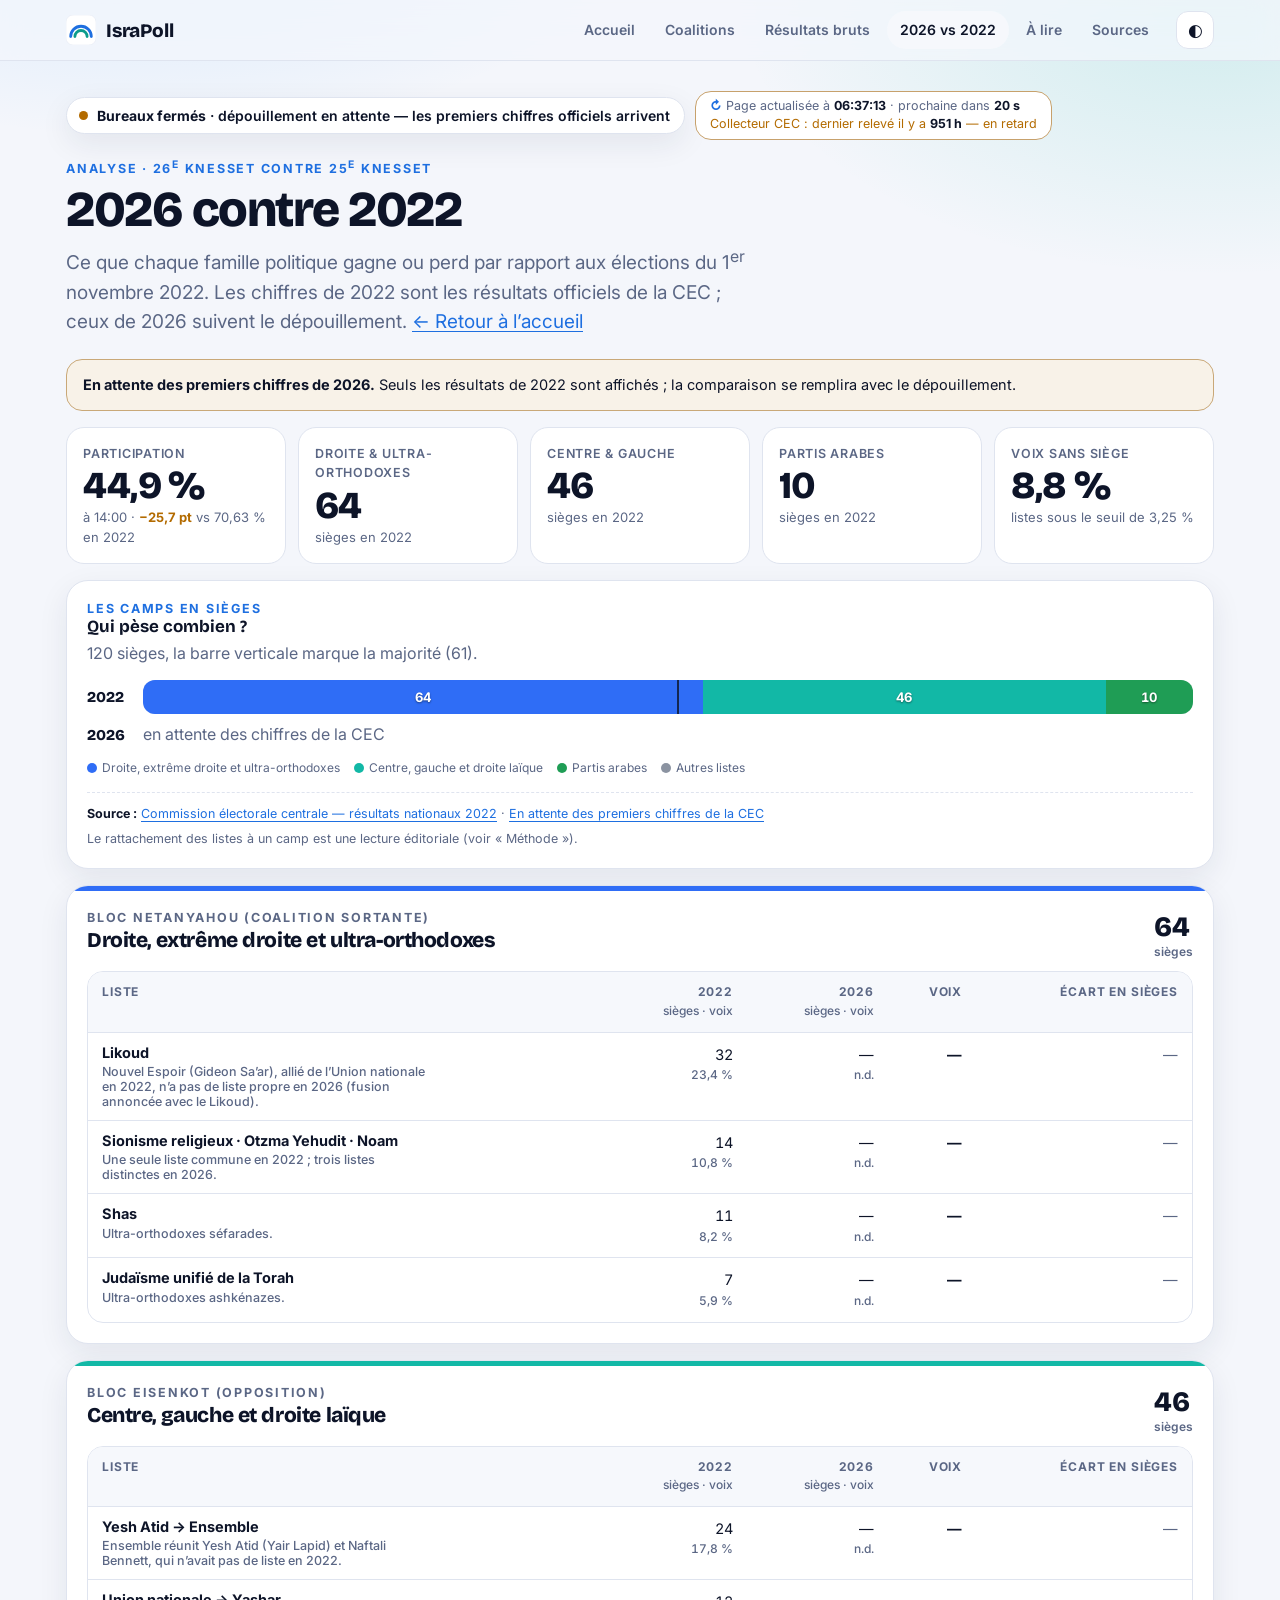
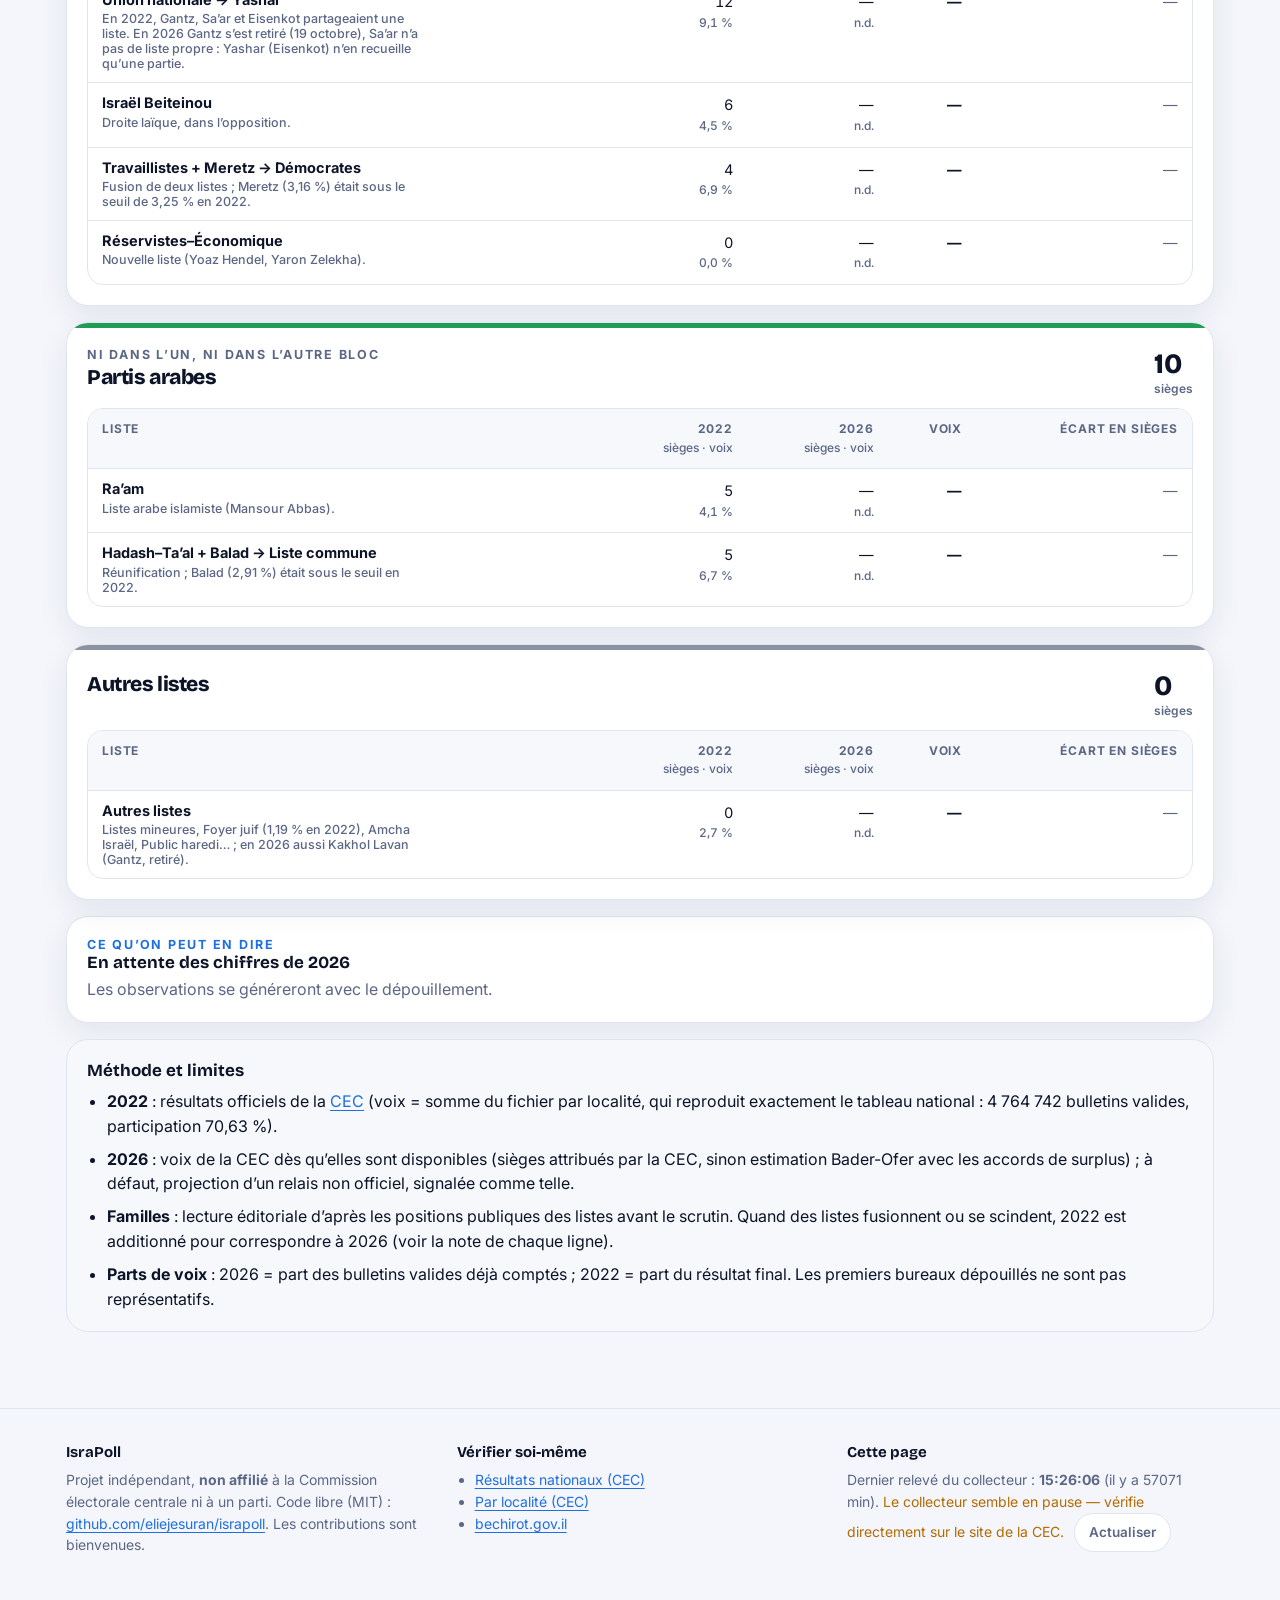
==== analyse.html @ 2cd8e68d "Trois pages : accueil allégé, annexe « Résultats bruts », analyse 2026 contre 2022 - Le CSS (css/sit" ====
<!doctype html>
<html lang="fr">
<head>
<meta charset="utf-8">
<meta name="viewport" content="width=device-width, initial-scale=1">
<meta name="color-scheme" content="dark light">
<title>2026 contre 2022 — IsraPoll</title>
<meta name="description" content="Ce que chaque famille politique gagne ou perd entre les élections israéliennes de 2022 et celles de 2026 : droite et ultra-orthodoxes, centre et gauche, partis arabes. Résultats officiels de la CEC.">
<meta property="og:title" content="2026 contre 2022 — IsraPoll">
<meta property="og:description" content="Évolution des partis et des familles politiques entre 2022 et 2026.">
<meta property="og:type" content="website">
<link rel="icon" href="data:image/svg+xml,%3Csvg xmlns='http://www.w3.org/2000/svg' viewBox='0 0 64 64'%3E%3Crect width='64' height='64' rx='14' fill='%230b1020'/%3E%3Cpath d='M10 46a22 22 0 0 1 44 0' fill='none' stroke='%234aa8ff' stroke-width='6' stroke-linecap='round'/%3E%3Cpath d='M19 46a13 13 0 0 1 26 0' fill='none' stroke='%2312b8a6' stroke-width='6' stroke-linecap='round'/%3E%3C/svg%3E">
<link rel="preconnect" href="https://fonts.googleapis.com">
<link rel="preconnect" href="https://fonts.gstatic.com" crossorigin>
<link href="https://fonts.googleapis.com/css2?family=Bricolage+Grotesque:opsz,wght@12..96,500;12..96,700;12..96,800&family=Heebo:wght@400;600&family=Inter:wght@400;500;600;700&display=swap" rel="stylesheet">
<link rel="stylesheet" href="css/site.css">
</head>
<body>
<a class="skip" href="#main">Aller au contenu</a>
<header class="top" id="siteHeader"></header>

<main id="main">
<div class="wrap">
  <section class="pagehead" aria-labelledby="h1">
    <div id="statusPill"></div>
    <div class="eyebrow" style="margin-top:18px">Analyse · 26<sup>e</sup> Knesset contre 25<sup>e</sup> Knesset</div>
    <h1 id="h1">2026 contre 2022</h1>
    <p class="lead">Ce que chaque famille politique gagne ou perd par rapport aux élections du 1<sup>er</sup> novembre 2022. Les chiffres de 2022 sont les résultats officiels de la CEC ; ceux de 2026 suivent le dépouillement. <a href="index.html">← Retour à l’accueil</a></p>
    <div id="appError"></div>
  </section>

  <section class="block" id="analyse" aria-label="Analyse" style="padding-top:22px">
    <div class="stack">
      <div id="anNotice"></div>
      <div class="kpis" id="anKpis"></div>
      <div class="card" id="camps" aria-labelledby="h-camps"></div>
      <div id="families" class="stack"></div>
      <div class="card" id="insights" aria-labelledby="h-ins"></div>
      <div class="card flat" id="method"></div>
    </div>
  </section>
</div>
</main>

<footer id="siteFooter"></footer>

<noscript><div class="wrap"><div class="notice bad">Cette page a besoin de JavaScript pour afficher l’analyse. Les résultats officiels sont sur <a href="https://votes26.bechirot.gov.il/nationalresults">votes26.bechirot.gov.il</a>.</div></div></noscript>

<script src="js/seats.js"></script>
<script src="js/data2022.js"></script>
<script src="js/compare.js"></script>
<script src="js/common.js"></script>
<script>
"use strict";
/* =====================================================================
   Analyse : 2026 contre 2022, par famille politique. Logique de comparaison : js/compare.js ; données 2022 : js/data2022.js
   ===================================================================== */
const T22 = RESULTS_2022.totals;
const TURNOUT_2022 = T22.voters / T22.eligible;
const signed = (n) => (n > 0 ? "+" : n < 0 ? "−" : "±") + Math.abs(n);
const signedPts = (d) => (d > 0.00005 ? "+" : d < -0.00005 ? "−" : "±") + (Math.abs(d) * 100).toFixed(1).replace(".", ",") + " pt";
const dcls = (n) => (n > 0 ? "up" : n < 0 ? "down" : "flat");
const siege = (n) => (Math.abs(n) > 1 ? "sièges" : "siège");

// données de la comparaison, d'après la source active (sièges CEC > voix CEC > relais non officiel)
function analysis() {
  const t = model.totals, votes = {};
  model.lists.forEach(l => { if (BY_ID[l.id]) votes[l.id] = (votes[l.id] || 0) + l.votes; });
  const hasVotes = !!t && model.lists.length > 0;
  const seats = {};
  Object.entries(model.seats).forEach(([id, n]) => { if (BY_ID[id]) seats[id] = n; });
  const passed = new Set((model.sources.cec || {}).passed || []);
  const wasted = hasVotes ? sum(model.lists.filter(l => !passed.has(l.id)).map(l => l.votes)) : null;
  return Compare.build({ r22: RESULTS_2022, votes26: hasVotes ? votes : null, valid26: hasVotes ? t.valid : 0, seats26: seats, hasSeats: model.active.key !== "none", wasted26: wasted });
}

function renderAnNotice() {
  const a = model.active;
  let html;
  if (a.key === "none") html = `<div class="notice warn"><b>En attente des premiers chiffres de 2026.</b> Seuls les résultats de 2022 sont affichés ; la comparaison se remplira avec le dépouillement.</div>`;
  else if (a.key === "official") html = `<div class="notice"><b>Sièges attribués par la CEC.</b> Les parts de voix 2026 portent sur les bulletins valides publiés ; les chiffres définitifs seront proclamés d’ici le ${FINAL_BY}.</div>`;
  else html = `<div class="notice warn"><b>Comparaison provisoire.</b> Le dépouillement n’est pas terminé : les urnes restantes peuvent encore déplacer quelques sièges. Les sièges 2026 sont une <b>estimation</b> (${esc(a.label)}) ; les parts de voix portent sur les bulletins valides déjà comptés.${a.key === "press" ? " <b>Source non officielle</b> : les voix par liste ne sont pas disponibles, seuls les sièges sont comparés." : ""}</div>`;
  $("#anNotice").innerHTML = html;
}

function renderAnKpis() {
  const d = analysis();
  const g = Object.fromEntries(d.groups.map(x => [x.id, x]));
  const t = model.manual.turnout || [], last = t[t.length - 1];
  const card = (k, v, s) => `<div class="stat"><div class="k">${k}</div><div class="v num">${v}</div><div class="s">${s}</div></div>`;
  const camp = (id, label) => {
    const x = g[id].tot;
    return card(label, x.seats26 == null ? `${x.seats22}` : `${x.seats22} → ${x.seats26}`, x.dSeats == null ? "sièges en 2022" : `<span class="delta ${dcls(x.dSeats)}">${signed(x.dSeats)} ${siege(x.dSeats)}</span> · ${x.dPct == null ? "" : signedPts(x.dPct) + " de voix"}`);
  };
  $("#anKpis").innerHTML = [
    card("Participation", last ? `${String(last.pct).replace(".", ",")} %` : "—", last ? `à ${esc(last.time)} · <span class="delta ${dcls(last.pct / 100 - TURNOUT_2022)}">${signedPts(last.pct / 100 - TURNOUT_2022)}</span> vs ${pc(TURNOUT_2022, 2)} en 2022` : `${pc(TURNOUT_2022, 2)} en 2022`),
    camp("netanyahu", "Droite & ultra-orthodoxes"),
    camp("eisenkot", "Centre & gauche"),
    camp("arab", "Partis arabes"),
    card("Voix sans siège", d.wasted26 == null ? pc(d.wasted22, 1) : `${pc(d.wasted22, 1)} → ${pc(d.wasted26, 1)}`, "listes sous le seuil de 3,25 %"),
  ].join("");
}

// deux barres de 120 sièges : 2022 et 2026, par camp
function renderCamps() {
  const d = analysis();
  const bar = (label, pick) => {
    const segs = [...d.groups.map(g => [g.color, g.tot, g.name]), ["#8b93a1", d.others, "Autres listes"]]
      .map(([c, x, n]) => [c, pick(x), n]);
    return `<div class="cbar"><span class="cl">${label}</span><div class="cstack" role="img" aria-label="${esc(label)} : ${segs.map(([, v, n]) => `${n} ${v ?? "?"}`).join(", ")}">${segs.map(([c, v, n]) => (v ? `<i style="width:${v / 120 * 100}%;background:${c}" title="${esc(n)} : ${v}"><b>${v}</b></i>` : "")).join("")}<u title="Majorité : 61"></u></div></div>`;
  };
  $("#camps").innerHTML = `<div class="eyebrow">Les camps en sièges</div><h3 id="h-camps">Qui pèse combien ?</h3>
    <p class="sub" style="margin:2px 0 14px">120 sièges, la barre verticale marque la majorité (61).</p>
    ${bar("2022", x => x.seats22)}${d.hasSeats ? bar("2026", x => x.seats26) : `<div class="cbar"><span class="cl">2026</span><div class="sub" style="margin:0">en attente des chiffres de la CEC</div></div>`}
    <div class="legend" style="margin-top:12px">${[...d.groups.map(g => [g.color, g.name]), ["#8b93a1", "Autres listes"]].map(([c, n]) => `<span style="--sc:${c}">${esc(n)}</span>`).join("")}</div>
    <div class="src">${srcLine([{ label: RESULTS_2022.source.name, url: RESULTS_2022.source.url }, { label: model.active.label, url: model.active.key === "press" ? PRESS.url : CEC.national }], `<span>Le rattachement des listes à un camp est une lecture éditoriale (voir « Méthode »).</span>`)}</div>`;
}

function renderFamilies() {
  const d = analysis();
  const maxAbs = Math.max(5, ...d.groups.flatMap(g => g.rows).concat(d.others).map(r => Math.abs(r.dSeats || 0)));
  const dv = (r, color) => {
    if (r.dSeats == null) return `<span class="sub" style="margin:0">—</span>`;
    const w = Math.abs(r.dSeats) / maxAbs * 50;
    return `<div class="dvwrap"><div class="dv" style="--c:${color}" aria-hidden="true"><u></u>${r.dSeats ? `<i style="${r.dSeats > 0 ? "left:50%" : "right:50%"};width:${w}%"></i>` : ""}</div><b class="delta ${dcls(r.dSeats)} num">${signed(r.dSeats)}</b></div>`;
  };
  const pct = (p) => (p == null ? "n.d." : pc(p, 1));
  const row = (r, color) => `<tr><td class="lst"><span class="nm">${esc(r.name)}${r.note ? `<small>${esc(r.note)}</small>` : ""}</span></td>
      <td class="num">${r.seats22}<small class="sub2">${pc(r.pct22, 1)}</small></td>
      <td class="num">${r.seats26 == null ? "—" : r.seats26}<small class="sub2">${pct(r.pct26)}</small></td>
      <td class="num dpts ${r.dPct == null ? "" : dcls(r.dPct)}">${r.dPct == null ? "—" : signedPts(r.dPct)}</td>
      <td class="dvcell">${dv(r, color)}</td></tr>`;
  const head = `<thead><tr><th>Liste</th><th>2022<small class="sub2">sièges · voix</small></th><th>2026<small class="sub2">sièges · voix</small></th><th>Voix</th><th style="min-width:150px">Écart en sièges</th></tr></thead>`;
  const card = (g) => `<div class="card fam" style="--bc:${g.color}"><div class="famhead"><div><div class="eyebrow" style="color:var(--muted)">${esc(g.sub || "")}</div><h3>${esc(g.name)}</h3></div>
      <div class="famtot num"><b>${g.tot.seats22}</b>${g.tot.seats26 == null ? "" : ` → <b>${g.tot.seats26}</b> <span class="delta ${dcls(g.tot.dSeats)}">${signed(g.tot.dSeats)}</span>`}<small>sièges</small></div></div>
      <div class="tbl-wrap"><table class="cmp">${head}<tbody>${g.rows.map(r => row(r, g.color)).join("")}</tbody></table></div></div>`;
  const oth = { id: "others", name: "Autres listes", sub: "", color: "#8b93a1", rows: [d.others], tot: d.others };
  $("#families").innerHTML = [...d.groups, oth].map(card).join("");
}

function renderInsights() {
  const d = analysis();
  const L = [];
  if (!d.hasSeats) { $("#insights").innerHTML = `<div class="eyebrow">Ce qu’on peut en dire</div><h3 id="h-ins">En attente des chiffres de 2026</h3><p class="sub" style="margin:4px 0 0">Les observations se généreront avec le dépouillement.</p>`; return; }
  d.groups.forEach(g => {
    const x = g.tot;
    L.push(`<b>${esc(g.name)}</b> : ${x.seats22} → <b>${x.seats26}</b> sièges (<span class="delta ${dcls(x.dSeats)}">${signed(x.dSeats)}</span>)${x.dPct == null ? "" : `, ${pc(x.pct22, 1)} → ${pc(x.pct26, 1)} des voix (${signedPts(x.dPct)})`}.`);
  });
  const rows = d.groups.flatMap(g => g.rows).filter(r => r.dSeats != null && r.from.length);
  const up = [...rows].sort((a, b) => b.dSeats - a.dSeats)[0], down = [...rows].sort((a, b) => a.dSeats - b.dSeats)[0];
  if (up && up.dSeats > 0) L.push(`Plus forte progression en sièges : <b>${esc(up.name)}</b> (${up.seats22} → ${up.seats26}, ${signed(up.dSeats)}).`);
  if (down && down.dSeats < 0) L.push(`Plus fort recul en sièges : <b>${esc(down.name)}</b> (${down.seats22} → ${down.seats26}, ${signed(down.dSeats)}).`);
  const t = model.manual.turnout || [], last = t[t.length - 1];
  if (last) L.push(`Participation : <b>${String(last.pct).replace(".", ",")} %</b> à ${esc(last.time)} contre ${pc(TURNOUT_2022, 2)} au total en 2022 (<span class="delta ${dcls(last.pct / 100 - TURNOUT_2022)}">${signedPts(last.pct / 100 - TURNOUT_2022)}</span>).`);
  if (d.wasted26 != null) L.push(`Les listes sous le seuil rassemblent <b>${pc(d.wasted26, 1)}</b> des voix comptées, contre ${pc(d.wasted22, 1)} en 2022.`);
  L.push(`<i>Lecture prudente : les fusions et scissions (Ensemble, Yashar, Démocrates, Liste commune) rendent certaines comparaisons approximatives, et le dépouillement n’est pas terminé.</i>`);
  $("#insights").innerHTML = `<div class="eyebrow">Ce qu’on peut en dire</div><h3 id="h-ins">Les faits, sans interprétation</h3><ul class="ins">${L.map(l => `<li>${l}</li>`).join("")}</ul>`;
}

function renderMethod() {
  $("#method").innerHTML = `<h3>Méthode et limites</h3><ul class="ins" style="margin-top:8px">
    <li><b>2022</b> : résultats officiels de la <a href="${RESULTS_2022.source.url}" rel="noopener" target="_blank">CEC</a> (voix = somme du fichier par localité, qui reproduit exactement le tableau national : 4 764 742 bulletins valides, participation ${pc(TURNOUT_2022, 2)}).</li>
    <li><b>2026</b> : voix de la CEC dès qu’elles sont disponibles (sièges attribués par la CEC, sinon estimation Bader-Ofer avec les accords de surplus) ; à défaut, projection d’un relais non officiel, signalée comme telle.</li>
    <li><b>Familles</b> : lecture éditoriale d’après les positions publiques des listes avant le scrutin. Quand des listes fusionnent ou se scindent, 2022 est additionné pour correspondre à 2026 (voir la note de chaque ligne).</li>
    <li><b>Parts de voix</b> : 2026 = part des bulletins valides déjà comptés ; 2022 = part du résultat final. Les premiers bureaux dépouillés ne sont pas représentatifs.</li></ul>`;
}

App.start({
  id: "analyse",
  sections: [["statut", () => renderStatusRow($("#statusPill"))], ["avertissement", renderAnNotice], ["chiffres clés", renderAnKpis], ["camps", renderCamps], ["familles", renderFamilies], ["observations", renderInsights], ["méthode", renderMethod]],
});
</script>
</body>
</html>
---- css/site.css ----
:root{
  --bg:#f4f6fb; --bg2:#eaeef7; --card:#ffffff; --card2:#f6f8fc; --line:#dfe4ef; --text:#0d1428; --muted:#5b6785;
  --accent:#1e6fe0; --accent2:#0c9c8c; --good:#128a52; --warn:#b36b00; --bad:#c42b3d; --seat-off:#d3d9e6;
  --glow1:rgba(74,168,255,.22); --glow2:rgba(18,184,166,.16); --shadow:0 10px 30px rgba(20,32,70,.08);
  --font-display:"Bricolage Grotesque","Inter",system-ui,sans-serif; --font:"Inter",system-ui,-apple-system,"Segoe UI",sans-serif;
}
@media (prefers-color-scheme: dark){
  :root:not([data-theme="light"]){
    --bg:#080d1b; --bg2:#0d1428; --card:#0f1830; --card2:#131e3b; --line:#222f52; --text:#eef2ff; --muted:#93a0c4;
    --accent:#59adff; --accent2:#2fd4c0; --good:#3ddc97; --warn:#ffc15a; --bad:#ff6b7d; --seat-off:#1d2a4a;
    --glow1:rgba(74,168,255,.20); --glow2:rgba(47,212,192,.12); --shadow:0 14px 40px rgba(0,0,0,.45);
  }
}
:root[data-theme="dark"]{
  --bg:#080d1b; --bg2:#0d1428; --card:#0f1830; --card2:#131e3b; --line:#222f52; --text:#eef2ff; --muted:#93a0c4;
  --accent:#59adff; --accent2:#2fd4c0; --good:#3ddc97; --warn:#ffc15a; --bad:#ff6b7d; --seat-off:#1d2a4a;
  --glow1:rgba(74,168,255,.20); --glow2:rgba(47,212,192,.12); --shadow:0 14px 40px rgba(0,0,0,.45);
}
*{box-sizing:border-box}
html{scroll-behavior:smooth;scroll-padding-top:76px}
body{margin:0;background:var(--bg);color:var(--text);font:400 16px/1.55 var(--font);-webkit-font-smoothing:antialiased;
  background-image:radial-gradient(900px 500px at 12% -5%,var(--glow1),transparent 60%),radial-gradient(800px 460px at 95% 0%,var(--glow2),transparent 60%);
  background-repeat:no-repeat}
code{overflow-wrap:anywhere}
a{color:var(--accent);text-decoration-thickness:1px;text-underline-offset:3px}
a:hover{text-decoration-thickness:2px}
.wrap{max-width:1180px;margin:0 auto;padding:0 16px}
.he{font-family:"Heebo","Inter",sans-serif}
.num{font-variant-numeric:tabular-nums}

/* ---------- barre du haut ---------- */
.top{position:sticky;top:0;z-index:50;backdrop-filter:saturate(1.4) blur(14px);background:color-mix(in srgb,var(--bg) 78%,transparent);border-bottom:1px solid var(--line)}
.top .wrap{display:flex;align-items:center;gap:14px;height:60px}
.brand{display:flex;align-items:center;gap:10px;font:800 19px var(--font-display);letter-spacing:-.01em;color:var(--text);text-decoration:none}
.brand svg{width:30px;height:30px}
.nav{display:flex;gap:4px;margin-left:auto;overflow-x:auto;scrollbar-width:none}
.nav::-webkit-scrollbar{display:none}
.nav a{white-space:nowrap;padding:8px 13px;border-radius:99px;color:var(--muted);text-decoration:none;font-weight:600;font-size:14px}
.nav a:hover,.nav a.on{color:var(--text);background:var(--card2)}
.icon-btn{border:1px solid var(--line);background:var(--card);color:var(--text);width:38px;height:38px;border-radius:12px;cursor:pointer;font-size:17px;flex:none}
.icon-btn:hover{border-color:var(--accent)}

/* ---------- héros ---------- */
.hero{padding:34px 0 8px}
.pill{display:inline-flex;align-items:center;gap:9px;padding:7px 14px 7px 12px;border-radius:99px;background:var(--card);border:1px solid var(--line);font-weight:600;font-size:14px;box-shadow:var(--shadow)}
.dot{width:9px;height:9px;border-radius:50%;background:var(--good);box-shadow:0 0 0 0 currentColor;color:var(--good);animation:pulse 1.8s infinite}
.pill.wait .dot{background:var(--warn);color:var(--warn)}
.pill.demo .dot{background:var(--bad);color:var(--bad)}
@keyframes pulse{0%{box-shadow:0 0 0 0 color-mix(in srgb,currentColor 55%,transparent)}100%{box-shadow:0 0 0 12px transparent}}
@media (prefers-reduced-motion: reduce){.dot{animation:none}.spin{animation-duration:2.4s}html{scroll-behavior:auto}}
h1{font:800 clamp(34px,6.2vw,66px)/1.02 var(--font-display);letter-spacing:-.03em;margin:16px 0 10px}
h1 .grad{background:linear-gradient(95deg,var(--accent),var(--accent2));-webkit-background-clip:text;background-clip:text;color:transparent}
.lead{max-width:680px;color:var(--muted);font-size:clamp(16px,2vw,19px);margin:0}
.hero-grid{display:grid;grid-template-columns:minmax(0,1.35fr) minmax(0,1fr);gap:22px;margin-top:24px;align-items:stretch}
@media (max-width:900px){.hero-grid{grid-template-columns:minmax(0,1fr)}}
.card{min-width:0;background:var(--card);border:1px solid var(--line);border-radius:22px;padding:20px;box-shadow:var(--shadow)}
.card h3{margin:0 0 4px;font:700 17px var(--font-display)}
.card.flat{box-shadow:none;background:var(--card2)}
.hemi-card{display:flex;flex-direction:column;justify-content:center}
.hemi{width:100%;height:auto;display:block}
.hemi circle{transition:fill .35s ease,opacity .35s ease}
.hemi-cap{display:flex;justify-content:space-between;gap:10px;flex-wrap:wrap;align-items:baseline;margin-top:4px}
.hemi-center{font:800 clamp(34px,5vw,54px)/1 var(--font-display);letter-spacing:-.03em}
.src-chip{display:inline-flex;gap:6px;align-items:center;font-size:12.5px;font-weight:600;padding:3px 10px;border-radius:99px;border:1px solid var(--line);background:var(--card2);color:var(--muted)}
.src-chip.official{color:var(--good);border-color:color-mix(in srgb,var(--good) 45%,var(--line))}
.src-chip.calc{color:var(--accent)}
.src-chip.nonoff{color:var(--warn);border-color:color-mix(in srgb,var(--warn) 45%,var(--line))}
.stats{display:grid;grid-template-columns:1fr 1fr;gap:12px;align-content:start}
.stat{padding:16px;border-radius:18px;background:var(--card);border:1px solid var(--line)}
.stat .k{font-size:12.5px;color:var(--muted);font-weight:600;text-transform:uppercase;letter-spacing:.06em}
.stat .v{font:800 clamp(26px,3.4vw,38px)/1.1 var(--font-display);letter-spacing:-.02em;margin-top:2px}
.stat .s{font-size:13px;color:var(--muted)}
.stat.wide{grid-column:1/-1}
/* frise : horizontale dès 701 px, verticale sur mobile */
.timeline{list-style:none;margin:26px 0 0;padding:0;display:grid;grid-template-columns:repeat(4,minmax(0,1fr))}
.timeline li{position:relative;padding:36px 16px 0 0;font-size:13.5px;color:var(--muted)}
.timeline li::before{content:"";position:absolute;top:11px;left:13px;right:-13px;height:3px;border-radius:3px;background:var(--line)}
.timeline li:last-child::before{display:none}
.timeline li.done::before{background:var(--accent)}
.timeline .mk{position:absolute;top:0;left:0;z-index:1;width:26px;height:26px;border-radius:50%;display:grid;place-items:center;background:var(--bg);border:3px solid var(--line);font-size:12px;font-weight:800;color:var(--muted)}
.timeline li.done .mk{background:var(--accent);border-color:var(--accent);color:#fff}
.timeline li.now .mk{border-color:var(--accent);color:var(--accent);background:var(--card);box-shadow:0 0 0 6px color-mix(in srgb,var(--accent) 22%,transparent)}
.timeline li.now{color:var(--text)}
.timeline b{display:block;color:var(--text);font-size:15px;margin-bottom:2px}
@media (max-width:700px){
  .timeline{grid-template-columns:minmax(0,1fr)}
  .timeline li{padding:0 0 20px 42px;min-height:48px}
  .timeline li::before{top:26px;bottom:-2px;left:11px;right:auto;width:3px;height:auto}
}
/* pastille « page actualisée » */
.statusrow{display:flex;flex-wrap:wrap;gap:10px;align-items:center}
.livechip{all:unset;box-sizing:border-box;cursor:pointer;display:inline-flex;flex-direction:column;gap:1px;padding:6px 14px;border-radius:16px;border:1px solid var(--line);background:var(--card);font-size:12.5px;color:var(--muted);line-height:1.35}
.livechip:hover{border-color:var(--accent)}
.livechip:focus-visible{outline:2px solid var(--accent);outline-offset:2px}
.livechip b{color:var(--text)}
.livechip.warn{border-color:color-mix(in srgb,var(--warn) 55%,var(--line))}
.livechip.warn .l2{color:var(--warn)}
.spin{display:inline-block;width:11px;height:11px;border:2px solid var(--line);border-top-color:var(--accent);border-radius:50%;animation:rot .8s linear infinite;vertical-align:-2px;margin-right:6px}
.spin.idle{border:none;width:auto;height:auto;animation:none;color:var(--accent);font-weight:800;margin-right:4px;vertical-align:baseline}
@keyframes rot{to{transform:rotate(360deg)}}

/* ---------- sections ---------- */
section.block{padding:54px 0 6px}
.eyebrow{font:700 12.5px var(--font);letter-spacing:.14em;text-transform:uppercase;color:var(--accent)}
h2{font:800 clamp(26px,4vw,40px)/1.1 var(--font-display);letter-spacing:-.025em;margin:6px 0 8px}
.sub{color:var(--muted);max-width:760px;margin:0 0 20px}
.src{margin-top:14px;font-size:12.5px;color:var(--muted);display:flex;flex-wrap:wrap;gap:6px 14px;align-items:center;border-top:1px dashed var(--line);padding-top:11px}
.src b{color:var(--text)}
.notice{border-radius:16px;padding:14px 16px;border:1px solid var(--line);background:var(--card2);font-size:14.5px}
.notice.warn{border-color:color-mix(in srgb,var(--warn) 50%,var(--line));background:color-mix(in srgb,var(--warn) 9%,var(--card))}
.notice.bad{border-color:color-mix(in srgb,var(--bad) 55%,var(--line));background:color-mix(in srgb,var(--bad) 9%,var(--card))}
.notice b{font-weight:700}
.stack{display:grid;gap:16px;grid-template-columns:minmax(0,1fr)}

/* participation */
.turnout{display:flex;flex-wrap:wrap;gap:10px}
.tchip{padding:10px 14px;border-radius:14px;background:var(--card2);border:1px solid var(--line);min-width:118px}
.tchip .t{font-size:12.5px;color:var(--muted);font-weight:600}
.tchip .p{font:800 24px var(--font-display);letter-spacing:-.02em}
.tchip .d{font-size:12px;color:var(--muted)}
.d.up{color:var(--good)}.d.down{color:var(--bad)}

/* tableau */
.tbl-wrap{overflow-x:auto;border-radius:16px;border:1px solid var(--line);background:var(--card)}
table{border-collapse:collapse;width:100%;font-size:14.5px}
th,td{padding:11px 14px;text-align:right;white-space:nowrap}
th:first-child,td:first-child{text-align:left}
th{font-size:12px;letter-spacing:.07em;text-transform:uppercase;color:var(--muted);font-weight:700;background:var(--card2);position:sticky;top:0}
tbody tr{border-top:1px solid var(--line)}
tbody tr:hover{background:var(--card2)}
td.lst{display:flex;align-items:center;gap:11px;white-space:normal;min-width:260px}
.sw{width:12px;height:36px;border-radius:6px;flex:none}
.nm{font-weight:700;line-height:1.2}
.nm small{display:block;font-weight:500;color:var(--muted);font-size:12.5px;margin-top:2px}
.ltr{display:inline-block;min-width:26px;text-align:center;padding:1px 7px;border-radius:7px;background:var(--card2);border:1px solid var(--line);font-weight:600;font-size:13px;color:var(--text);margin-left:6px}
.bar{height:8px;border-radius:99px;background:var(--seat-off);position:relative;min-width:120px;overflow:visible}
.bar i{position:absolute;left:0;top:0;bottom:0;border-radius:99px}
.bar u{position:absolute;top:-4px;bottom:-4px;width:2px;background:var(--text);opacity:.55;border-radius:2px}
tr.under td{opacity:.62}
.tag{font-size:11px;font-weight:700;padding:2px 7px;border-radius:99px;margin-left:6px;vertical-align:middle}
.tag.in{color:var(--good);background:color-mix(in srgb,var(--good) 14%,transparent)}
.tag.out{color:var(--bad);background:color-mix(in srgb,var(--bad) 14%,transparent)}
tfoot td{border-top:2px solid var(--line);font-weight:700;background:var(--card2)}

/* blocs */
.blocs{display:grid;grid-template-columns:repeat(auto-fit,minmax(min(260px,100%),1fr));gap:16px}
.bloc{position:relative;overflow:hidden}
.bloc::before{content:"";position:absolute;inset:0 0 auto 0;height:5px;background:var(--bc)}
.bloc .tot{font:800 54px/1 var(--font-display);letter-spacing:-.03em;margin:8px 0 2px}
.bloc .tot small{font:600 15px var(--font);color:var(--muted);letter-spacing:0}
.meter{height:12px;border-radius:99px;background:var(--seat-off);position:relative;margin:10px 0 6px;overflow:hidden}
.meter i{display:block;height:100%;border-radius:99px;background:var(--bc);transition:width .5s}
.meter u{position:absolute;top:0;bottom:0;width:3px;background:var(--text);left:calc(61/120*100%)}
.pl{list-style:none;margin:12px 0 0;padding:0;display:grid;gap:7px}
.pl li{display:flex;align-items:center;gap:9px;font-size:14.5px}
.pl .dotc{width:10px;height:10px;border-radius:50%;flex:none}
.pl .sn{margin-left:auto;font-weight:700}
.pl .sn.zero{color:var(--muted);font-weight:500}
.verdict{margin-top:18px}
.verdict ul{margin:6px 0 0;padding-left:20px}

/* constructeur */
.builder{display:grid;grid-template-columns:minmax(0,1.15fr) minmax(0,1fr);gap:20px;align-items:start}
@media (max-width:960px){.builder{grid-template-columns:minmax(0,1fr)}}
.pick-group{margin-bottom:18px}
.pick-group h4{margin:0 0 9px;font:700 13px var(--font);letter-spacing:.09em;text-transform:uppercase;color:var(--muted);display:flex;align-items:center;gap:8px}
.pick-group h4::before{content:"";width:10px;height:10px;border-radius:3px;background:var(--bc)}
.chips{display:grid;grid-template-columns:repeat(auto-fill,minmax(min(205px,100%),1fr));gap:9px}
.pchip{all:unset;box-sizing:border-box;cursor:pointer;display:flex;align-items:center;gap:11px;padding:11px 13px;border-radius:16px;border:1.5px solid var(--line);background:var(--card);transition:transform .12s,border-color .12s,background .12s}
.pchip:hover{transform:translateY(-1px);border-color:var(--pc)}
.pchip:focus-visible{outline:2px solid var(--accent);outline-offset:2px}
.pchip .box{width:22px;height:22px;border-radius:7px;border:2px solid var(--line);display:grid;place-items:center;flex:none;font-size:13px;color:transparent;background:var(--card2)}
.pchip[aria-pressed="true"]{border-color:var(--pc);background:color-mix(in srgb,var(--pc) 13%,var(--card))}
.pchip[aria-pressed="true"] .box{background:var(--pc);border-color:var(--pc);color:#fff}
.pchip .t{min-width:0;line-height:1.2}
.pchip .t b{display:block;font-size:14.5px;white-space:nowrap;overflow:hidden;text-overflow:ellipsis}
.pchip .t span{font-size:12.5px;color:var(--muted)}
.pchip .s{margin-left:auto;font:800 22px var(--font-display);letter-spacing:-.02em}
.pchip[disabled]{opacity:.4;cursor:not-allowed}
.toolbar{display:flex;gap:8px;flex-wrap:wrap;margin:0 0 16px}
.btn{all:unset;box-sizing:border-box;cursor:pointer;padding:8px 14px;border-radius:99px;border:1px solid var(--line);background:var(--card);font-weight:600;font-size:13.5px}
.btn:hover{border-color:var(--accent)}
.btn:focus-visible{outline:2px solid var(--accent);outline-offset:2px}
.btn.primary{background:var(--accent);border-color:var(--accent);color:#fff}
.btn.on{background:color-mix(in srgb,var(--accent) 16%,var(--card));border-color:var(--accent)}
.sticky{position:sticky;top:76px}
.score{font:800 clamp(56px,9vw,92px)/1 var(--font-display);letter-spacing:-.04em}
.score small{font:600 20px var(--font);color:var(--muted);letter-spacing:0}
.maj{display:inline-flex;align-items:center;gap:8px;padding:6px 13px;border-radius:99px;font-weight:700;font-size:14px}
.maj.yes{color:var(--good);background:color-mix(in srgb,var(--good) 14%,transparent)}
.maj.no{color:var(--warn);background:color-mix(in srgb,var(--warn) 14%,transparent)}
.sug{margin:14px 0 0;padding:0;list-style:none;display:grid;gap:8px}
.sug li{padding:9px 12px;border-radius:12px;background:var(--card2);border:1px solid var(--line);font-size:14px;display:flex;gap:8px;align-items:center;flex-wrap:wrap}
.sug button{all:unset;cursor:pointer;margin-left:auto;font-weight:700;color:var(--accent);font-size:13px}

/* duel Yashar vs BB */
.duel{position:relative;overflow:hidden}
.duel::before{content:"";position:absolute;inset:0;pointer-events:none;background:radial-gradient(420px 180px at 0% 0%,color-mix(in srgb,#12b8a6 20%,transparent),transparent 70%),radial-gradient(420px 180px at 100% 0%,color-mix(in srgb,#2f6df6 20%,transparent),transparent 70%)}
.duel>*{position:relative}
.duel-top{display:flex;justify-content:space-between;align-items:center;gap:10px;flex-wrap:wrap}
.duel h3{font:800 clamp(24px,3.4vw,32px)/1.05 var(--font-display);letter-spacing:-.03em;margin:2px 0 0}
.vsrow{display:grid;grid-template-columns:minmax(0,1fr) auto minmax(0,1fr);gap:10px;align-items:center;margin:16px 0 6px}
.side{padding:13px 15px;border-radius:18px;border:1px solid color-mix(in srgb,var(--sc) 40%,var(--line));background:color-mix(in srgb,var(--sc) 9%,var(--card))}
.side.r{text-align:right}
.side .who{font:700 12px var(--font);letter-spacing:.08em;text-transform:uppercase;color:var(--muted)}
.side .big{font:800 clamp(40px,7vw,60px)/1 var(--font-display);letter-spacing:-.04em;color:var(--sc)}
.side .rng,.side .bl{font-size:12.5px;color:var(--muted)}
.side .bl b{color:var(--text)}
.vs{font:800 15px var(--font-display);width:42px;height:42px;border-radius:50%;display:grid;place-items:center;background:var(--text);color:var(--bg)}
.tugwrap{position:relative;margin:18px 0 26px}
.tug{display:flex;height:30px;border-radius:99px;overflow:hidden;background:var(--seat-off)}
.tug i{display:block;height:100%;min-width:0;transition:width .5s}
.tug-n{position:absolute;top:50%;transform:translateY(-50%);font:800 14px var(--font);color:#fff;text-shadow:0 1px 2px rgba(0,0,0,.4)}
.tick{position:absolute;top:-5px;height:40px;width:2px;background:var(--text);opacity:.8}
.tick-l{position:absolute;top:36px;font-size:11.5px;font-weight:700;color:var(--muted);white-space:nowrap}
.duel h4{margin:16px 0 8px;font:700 12px var(--font);letter-spacing:.09em;text-transform:uppercase;color:var(--muted)}
.scn{padding:10px 0;border-top:1px dashed var(--line)}
.scn-h{display:flex;justify-content:space-between;align-items:center;gap:8px;font-weight:600;font-size:14px}
.hit{font-size:12.5px;font-weight:800;padding:2px 9px;border-radius:99px;white-space:nowrap}
.hit.ok{color:var(--good);background:color-mix(in srgb,var(--good) 15%,transparent)}
.hit.no{color:var(--muted);background:var(--card2)}
.track{position:relative;height:20px;border-radius:99px;background:var(--seat-off);margin:9px 0 3px}
.track .zone{position:absolute;top:0;bottom:0;right:0;border-radius:0 99px 99px 0;background:color-mix(in srgb,var(--good) 20%,transparent)}
.track .t61{position:absolute;top:-3px;bottom:-3px;width:2px;background:var(--text);opacity:.7}
.dp{position:absolute;top:50%;width:13px;height:13px;margin:-6.5px 0 0 -6.5px;border-radius:50%;background:var(--sc);border:2px solid var(--card)}
.dp.res{width:19px;height:19px;margin:-9.5px 0 0 -9.5px;border-radius:6px;transform:rotate(45deg);box-shadow:0 0 0 3px color-mix(in srgb,var(--sc) 35%,transparent)}
.scn-f{display:flex;justify-content:space-between;gap:8px;font-size:12px;color:var(--muted);flex-wrap:wrap}
.scn-f button{all:unset;cursor:pointer;color:var(--accent);font-weight:700}
.scn-f button:focus-visible{outline:2px solid var(--accent);outline-offset:2px}
.axis{display:flex;justify-content:space-between;font-size:10.5px;color:var(--muted);margin-top:2px}
.legend{display:flex;gap:14px;flex-wrap:wrap;font-size:12px;color:var(--muted);margin-top:10px}
.legend span::before{content:"";display:inline-block;width:10px;height:10px;border-radius:50%;margin-right:5px;vertical-align:-1px;background:var(--sc,var(--muted))}
.legend .r::before{border-radius:3px;transform:rotate(45deg)}
.headline{font-weight:600;margin:14px 0 0;font-size:15px}
/* actualités */
.news{list-style:none;margin:0;padding:0;display:grid;gap:10px;grid-template-columns:repeat(auto-fit,minmax(min(340px,100%),1fr))}
.news li{min-width:0}
.news li a{display:grid;gap:5px;height:100%;box-sizing:border-box;padding:14px 16px;border:1px solid var(--line);border-radius:16px;background:var(--card);color:var(--text);text-decoration:none;box-shadow:var(--shadow)}
.news li a:hover,.news li a:focus-visible{border-color:var(--accent)}
.news-t{font-weight:600;line-height:1.35}
.news-m{font-size:12.5px;color:var(--muted)}
.news-m b{color:var(--text)}
footer{margin-top:70px;padding:34px 0 60px;border-top:1px solid var(--line);color:var(--muted);font-size:14px}
footer .cols{display:grid;grid-template-columns:repeat(auto-fit,minmax(min(240px,100%),1fr));gap:24px}
footer h4{color:var(--text);margin:0 0 8px;font:700 15px var(--font-display)}
footer ul{margin:0;padding-left:18px}
.skip{position:absolute;left:-999px}
.skip:focus{left:10px;top:10px;background:var(--card);padding:8px 12px;z-index:99}
.empty{padding:26px;text-align:center}
.empty .big{font:800 24px var(--font-display);letter-spacing:-.02em}
details summary{cursor:pointer;font-weight:600}

/* ---------- cartes-liens (accueil → pages annexes) ---------- */
.linkcard{display:block;color:inherit;text-decoration:none;transition:transform .12s,border-color .12s}
.linkcard:hover{transform:translateY(-2px);border-color:var(--accent)}
.linkcard:focus-visible{outline:2px solid var(--accent);outline-offset:3px}
.linkcard h3{font:800 22px var(--font-display);letter-spacing:-.02em;margin:4px 0 6px}
.linkcard p{margin:0 0 12px;color:var(--muted);font-size:15px}
.linkcard .go{font-weight:700;color:var(--accent)}

/* ---------- pages annexes ---------- */
.pagehead{padding:30px 0 0}
.pagehead h1{font-size:clamp(30px,5vw,50px);margin:8px 0 10px}
.kpis{display:grid;grid-template-columns:repeat(auto-fit,minmax(min(190px,100%),1fr));gap:12px}

/* ---------- page d'analyse 2026 / 2022 ---------- */
/* gain / recul : couleurs neutres (ni bon ni mauvais pour un parti) */
.delta{font-weight:700}.delta.up{color:var(--accent2)}.delta.down{color:var(--warn)}.delta.flat{color:var(--muted)}
.cbar{display:flex;align-items:center;gap:12px;margin:8px 0}
.cbar .cl{width:44px;font:800 15px var(--font-display);flex:none}
.cstack{position:relative;flex:1;display:flex;height:34px;border-radius:12px;overflow:hidden;background:var(--seat-off)}
.cstack i{display:grid;place-items:center;min-width:0;font-style:normal}
.cstack i b{font-size:13px;color:#fff;text-shadow:0 1px 2px rgba(0,0,0,.45);font-variant-numeric:tabular-nums}
.cstack u{position:absolute;top:0;bottom:0;left:calc(61/120*100%);width:2px;background:var(--text);opacity:.8}
.fam{position:relative;overflow:hidden}
.fam::before{content:"";position:absolute;inset:0 0 auto 0;height:5px;background:var(--bc)}
.famhead{display:flex;justify-content:space-between;align-items:flex-start;gap:12px;flex-wrap:wrap;margin:4px 0 12px}
.famhead h3{font:800 21px var(--font-display);letter-spacing:-.02em;margin:2px 0 0}
.famtot{font:700 15px var(--font);color:var(--muted);white-space:nowrap}
.famtot b{font:800 28px var(--font-display);color:var(--text)}.famtot small{display:block;font-size:12px;font-weight:600}
table.cmp td,table.cmp th{vertical-align:top}
table.cmp th small,table.cmp td .sub2{display:block;font-weight:500;color:var(--muted);font-size:12px;text-transform:none;letter-spacing:0}
table.cmp td.lst{min-width:230px;max-width:360px}
table.cmp .nm small{font-weight:500;color:var(--muted);font-size:12.5px;margin-top:3px}
.dpts{font-weight:700;white-space:nowrap}.dpts.up{color:var(--accent2)}.dpts.down{color:var(--warn)}
.dvcell{min-width:150px}
.dvwrap{display:flex;align-items:center;gap:8px}
.dv{position:relative;flex:1;height:10px;border-radius:99px;background:var(--seat-off)}
.dv u{position:absolute;left:50%;top:-3px;bottom:-3px;width:2px;background:var(--text);opacity:.6}
.dv i{position:absolute;top:0;bottom:0;background:var(--c);border-radius:99px}
ul.ins{margin:10px 0 0;padding-left:20px;display:grid;gap:8px}
@media (max-width:700px){table.cmp td.lst{min-width:200px}}
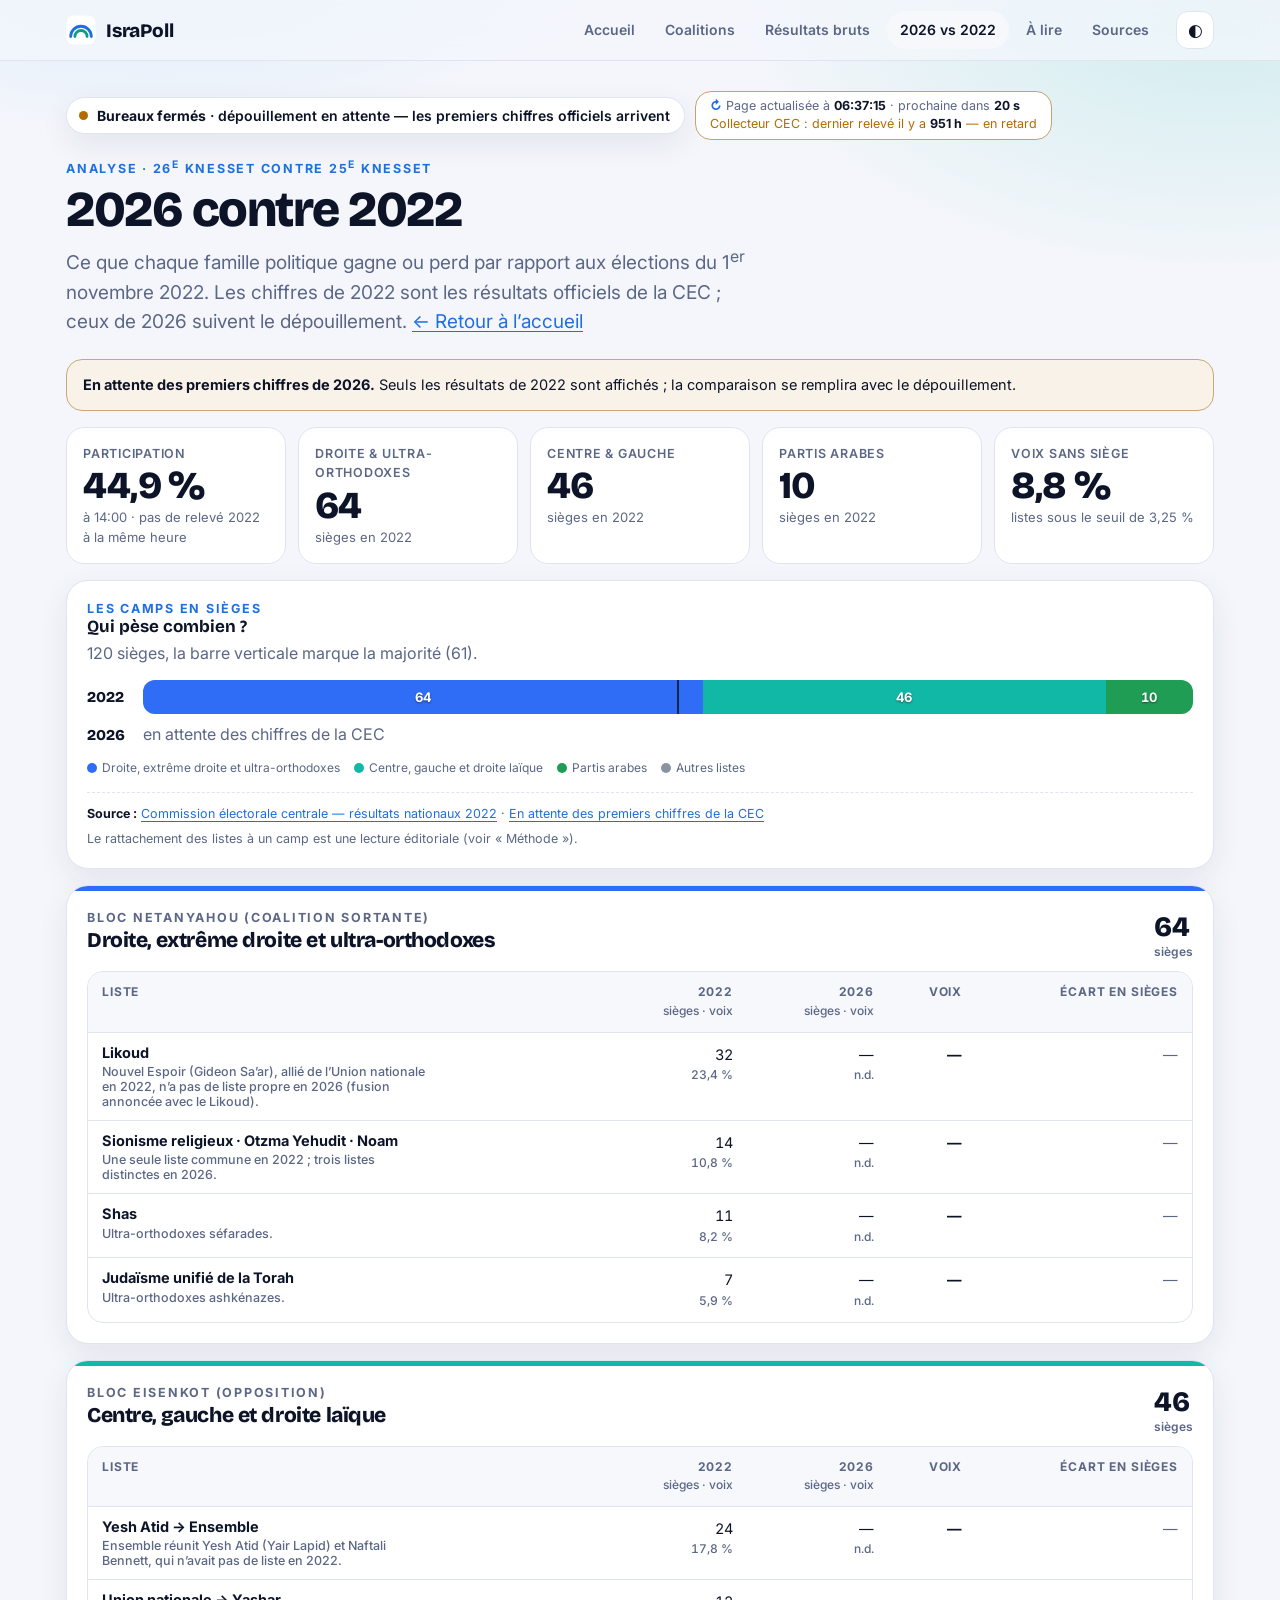
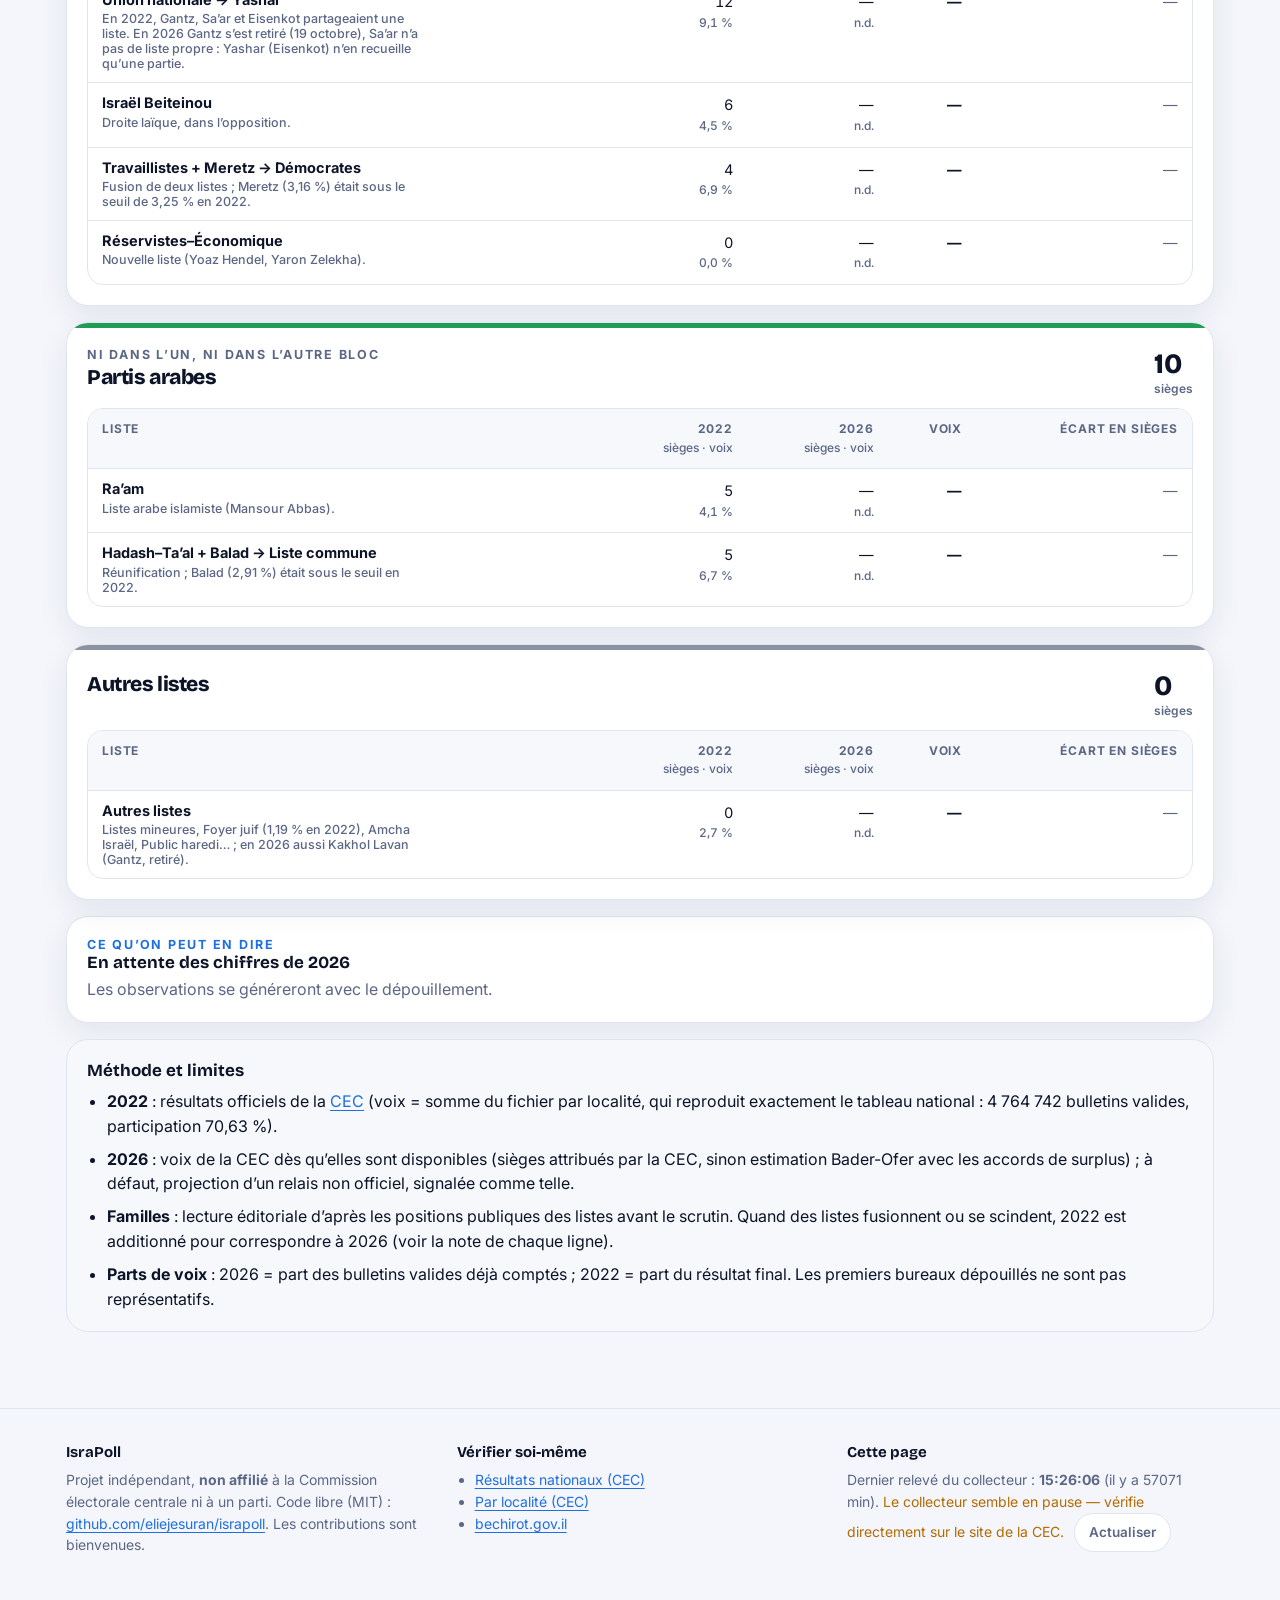
==== commit 7db790f8: "Relecture complète : corrections, tests de la logique commune, CLAUDE.md - Participation : la compar" ====
--- a/analyse.html
+++ b/analyse.html
@@ -62,8 +62,18 @@
 const dcls = (n) => (n > 0 ? "up" : n < 0 ? "down" : "flat");
 const siege = (n) => (Math.abs(n) > 1 ? "sièges" : "siège");
 
-// données de la comparaison, d'après la source active (sièges CEC > voix CEC > relais non officiel)
+// Référence 2022 de la participation : la valeur de la même heure si le relevé la donne ; sinon le total final 2022, mais seulement
+// pour le relevé de clôture (22:00) — comparer 14:00 en 2026 au total de 2022 serait trompeur.
+function turnoutRef(last) {
+  if (!last) return null;
+  if (last.prev2022 != null) return last.prev2022 / 100;
+  return String(last.time) >= "22:00" ? TURNOUT_2022 : null;
+}
+
+// données de la comparaison, d'après la source active (sièges CEC > voix CEC > relais non officiel) ; calculées une fois par rendu
+let _an = null;
 function analysis() {
+  if (_an && _an.model === model) return _an.data;
   const t = model.totals, votes = {};
   model.lists.forEach(l => { if (BY_ID[l.id]) votes[l.id] = (votes[l.id] || 0) + l.votes; });
   const hasVotes = !!t && model.lists.length > 0;
@@ -71,7 +81,9 @@
   Object.entries(model.seats).forEach(([id, n]) => { if (BY_ID[id]) seats[id] = n; });
   const passed = new Set((model.sources.cec || {}).passed || []);
   const wasted = hasVotes ? sum(model.lists.filter(l => !passed.has(l.id)).map(l => l.votes)) : null;
-  return Compare.build({ r22: RESULTS_2022, votes26: hasVotes ? votes : null, valid26: hasVotes ? t.valid : 0, seats26: seats, hasSeats: model.active.key !== "none", wasted26: wasted });
+  const data = Compare.build({ r22: RESULTS_2022, votes26: hasVotes ? votes : null, valid26: hasVotes ? t.valid : 0, seats26: seats, hasSeats: model.active.key !== "none", wasted26: wasted });
+  _an = { model, data };
+  return data;
 }
 
 function renderAnNotice() {
@@ -86,14 +98,16 @@
 function renderAnKpis() {
   const d = analysis();
   const g = Object.fromEntries(d.groups.map(x => [x.id, x]));
-  const t = model.manual.turnout || [], last = t[t.length - 1];
+  const t = model.manual.turnout || [], last = t[t.length - 1], ref = turnoutRef(last);
   const card = (k, v, s) => `<div class="stat"><div class="k">${k}</div><div class="v num">${v}</div><div class="s">${s}</div></div>`;
   const camp = (id, label) => {
     const x = g[id].tot;
     return card(label, x.seats26 == null ? `${x.seats22}` : `${x.seats22} → ${x.seats26}`, x.dSeats == null ? "sièges en 2022" : `<span class="delta ${dcls(x.dSeats)}">${signed(x.dSeats)} ${siege(x.dSeats)}</span> · ${x.dPct == null ? "" : signedPts(x.dPct) + " de voix"}`);
   };
   $("#anKpis").innerHTML = [
-    card("Participation", last ? `${String(last.pct).replace(".", ",")} %` : "—", last ? `à ${esc(last.time)} · <span class="delta ${dcls(last.pct / 100 - TURNOUT_2022)}">${signedPts(last.pct / 100 - TURNOUT_2022)}</span> vs ${pc(TURNOUT_2022, 2)} en 2022` : `${pc(TURNOUT_2022, 2)} en 2022`),
+    card("Participation", last ? `${String(last.pct).replace(".", ",")} %` : "—", !last ? `${pc(TURNOUT_2022, 2)} au total en 2022`
+      : ref == null ? `à ${esc(last.time)} · pas de relevé 2022 à la même heure`
+      : `à ${esc(last.time)} · <span class="delta ${dcls(last.pct / 100 - ref)}">${signedPts(last.pct / 100 - ref)}</span> vs ${pc(ref, 2)} en 2022`),
     camp("netanyahu", "Droite & ultra-orthodoxes"),
     camp("eisenkot", "Centre & gauche"),
     camp("arab", "Partis arabes"),
@@ -151,7 +165,8 @@
   if (up && up.dSeats > 0) L.push(`Plus forte progression en sièges : <b>${esc(up.name)}</b> (${up.seats22} → ${up.seats26}, ${signed(up.dSeats)}).`);
   if (down && down.dSeats < 0) L.push(`Plus fort recul en sièges : <b>${esc(down.name)}</b> (${down.seats22} → ${down.seats26}, ${signed(down.dSeats)}).`);
   const t = model.manual.turnout || [], last = t[t.length - 1];
-  if (last) L.push(`Participation : <b>${String(last.pct).replace(".", ",")} %</b> à ${esc(last.time)} contre ${pc(TURNOUT_2022, 2)} au total en 2022 (<span class="delta ${dcls(last.pct / 100 - TURNOUT_2022)}">${signedPts(last.pct / 100 - TURNOUT_2022)}</span>).`);
+  const ref = turnoutRef(last);
+  if (last && ref != null) L.push(`Participation : <b>${String(last.pct).replace(".", ",")} %</b> à ${esc(last.time)} contre ${pc(ref, 2)} ${last.prev2022 != null ? "à la même heure" : "au total"} en 2022 (<span class="delta ${dcls(last.pct / 100 - ref)}">${signedPts(last.pct / 100 - ref)}</span>).`);
   if (d.wasted26 != null) L.push(`Les listes sous le seuil rassemblent <b>${pc(d.wasted26, 1)}</b> des voix comptées, contre ${pc(d.wasted22, 1)} en 2022.`);
   L.push(`<i>Lecture prudente : les fusions et scissions (Ensemble, Yashar, Démocrates, Liste commune) rendent certaines comparaisons approximatives, et le dépouillement n’est pas terminé.</i>`);
   $("#insights").innerHTML = `<div class="eyebrow">Ce qu’on peut en dire</div><h3 id="h-ins">Les faits, sans interprétation</h3><ul class="ins">${L.map(l => `<li>${l}</li>`).join("")}</ul>`;
--- a/css/site.css
+++ b/css/site.css
@@ -144,20 +144,12 @@
 
 /* blocs */
 .blocs{display:grid;grid-template-columns:repeat(auto-fit,minmax(min(260px,100%),1fr));gap:16px}
-.bloc{position:relative;overflow:hidden}
-.bloc::before{content:"";position:absolute;inset:0 0 auto 0;height:5px;background:var(--bc)}
-.bloc .tot{font:800 54px/1 var(--font-display);letter-spacing:-.03em;margin:8px 0 2px}
-.bloc .tot small{font:600 15px var(--font);color:var(--muted);letter-spacing:0}
 .meter{height:12px;border-radius:99px;background:var(--seat-off);position:relative;margin:10px 0 6px;overflow:hidden}
 .meter i{display:block;height:100%;border-radius:99px;background:var(--bc);transition:width .5s}
 .meter u{position:absolute;top:0;bottom:0;width:3px;background:var(--text);left:calc(61/120*100%)}
 .pl{list-style:none;margin:12px 0 0;padding:0;display:grid;gap:7px}
 .pl li{display:flex;align-items:center;gap:9px;font-size:14.5px}
 .pl .dotc{width:10px;height:10px;border-radius:50%;flex:none}
-.pl .sn{margin-left:auto;font-weight:700}
-.pl .sn.zero{color:var(--muted);font-weight:500}
-.verdict{margin-top:18px}
-.verdict ul{margin:6px 0 0;padding-left:20px}
 
 /* constructeur */
 .builder{display:grid;grid-template-columns:minmax(0,1.15fr) minmax(0,1fr);gap:20px;align-items:start}
@@ -246,8 +238,6 @@
 footer ul{margin:0;padding-left:18px}
 .skip{position:absolute;left:-999px}
 .skip:focus{left:10px;top:10px;background:var(--card);padding:8px 12px;z-index:99}
-.empty{padding:26px;text-align:center}
-.empty .big{font:800 24px var(--font-display);letter-spacing:-.02em}
 details summary{cursor:pointer;font-weight:600}
 
 /* ---------- cartes-liens (accueil → pages annexes) ---------- */
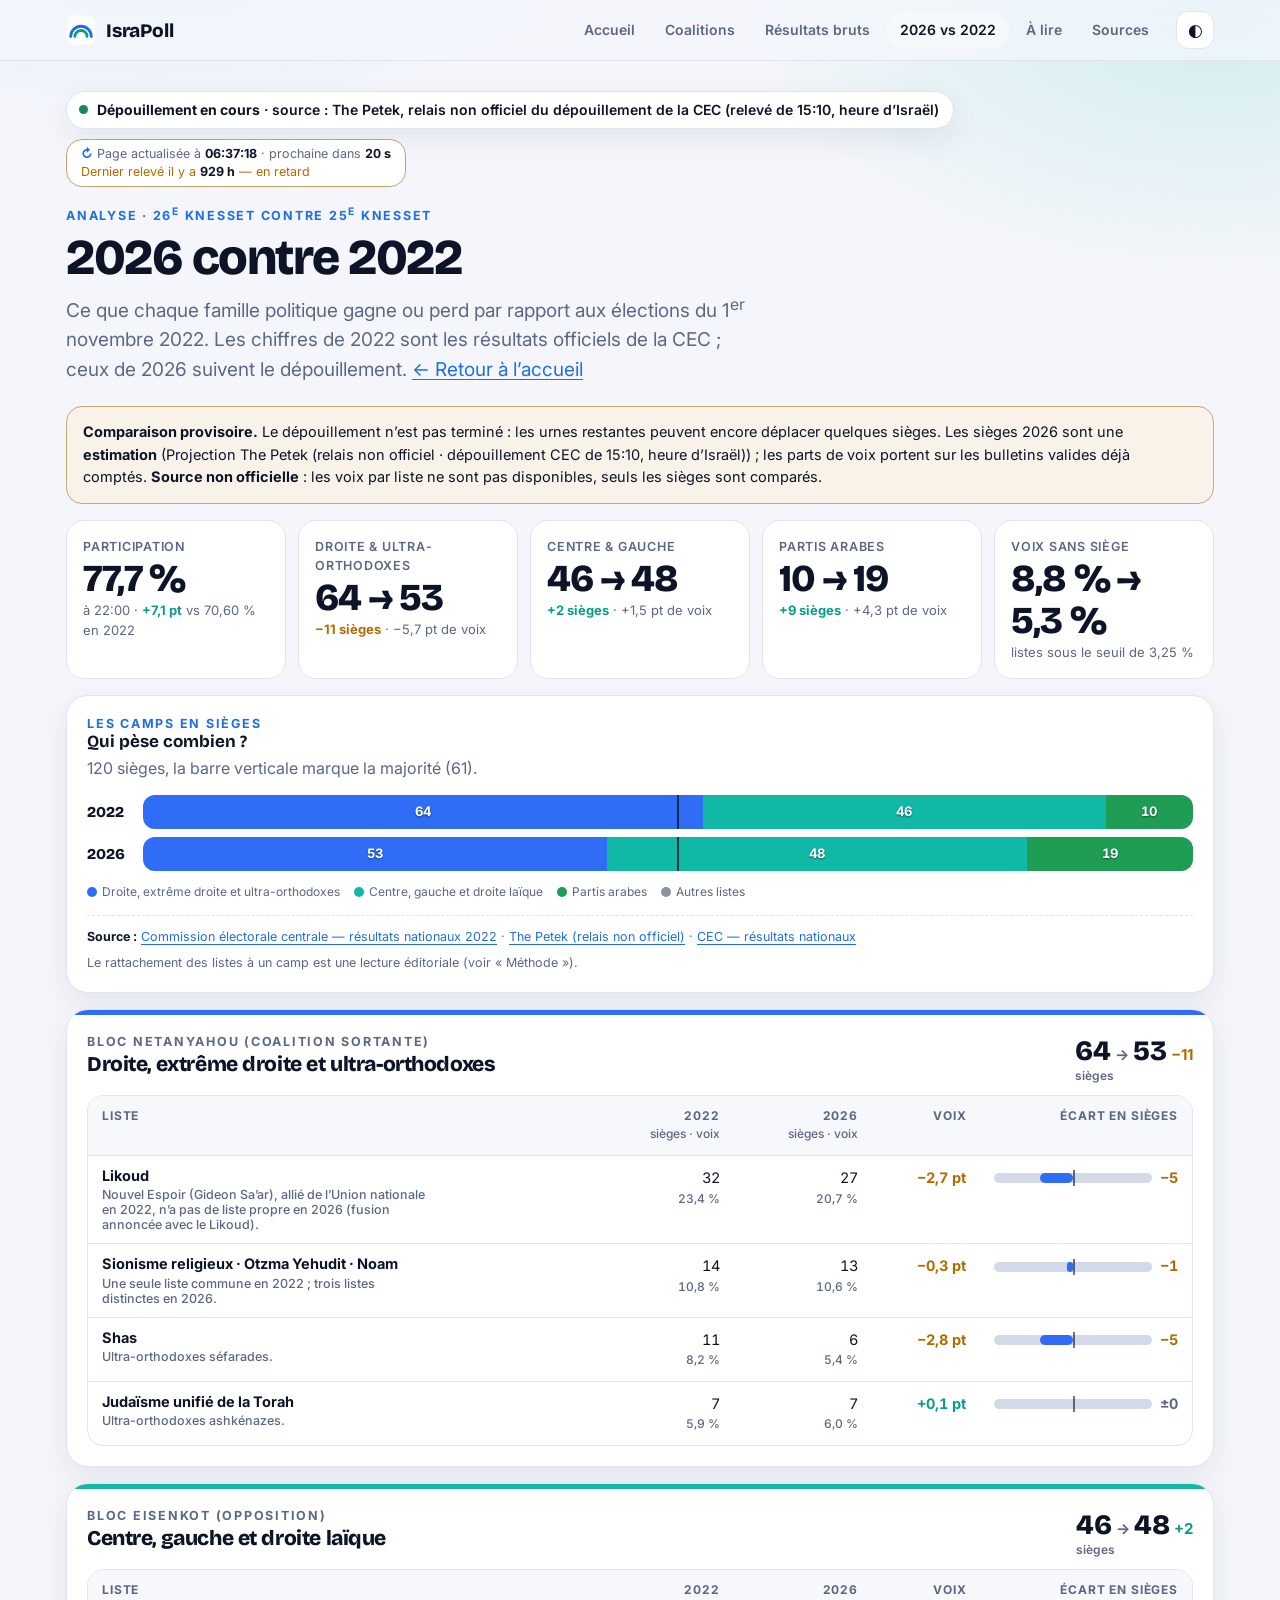
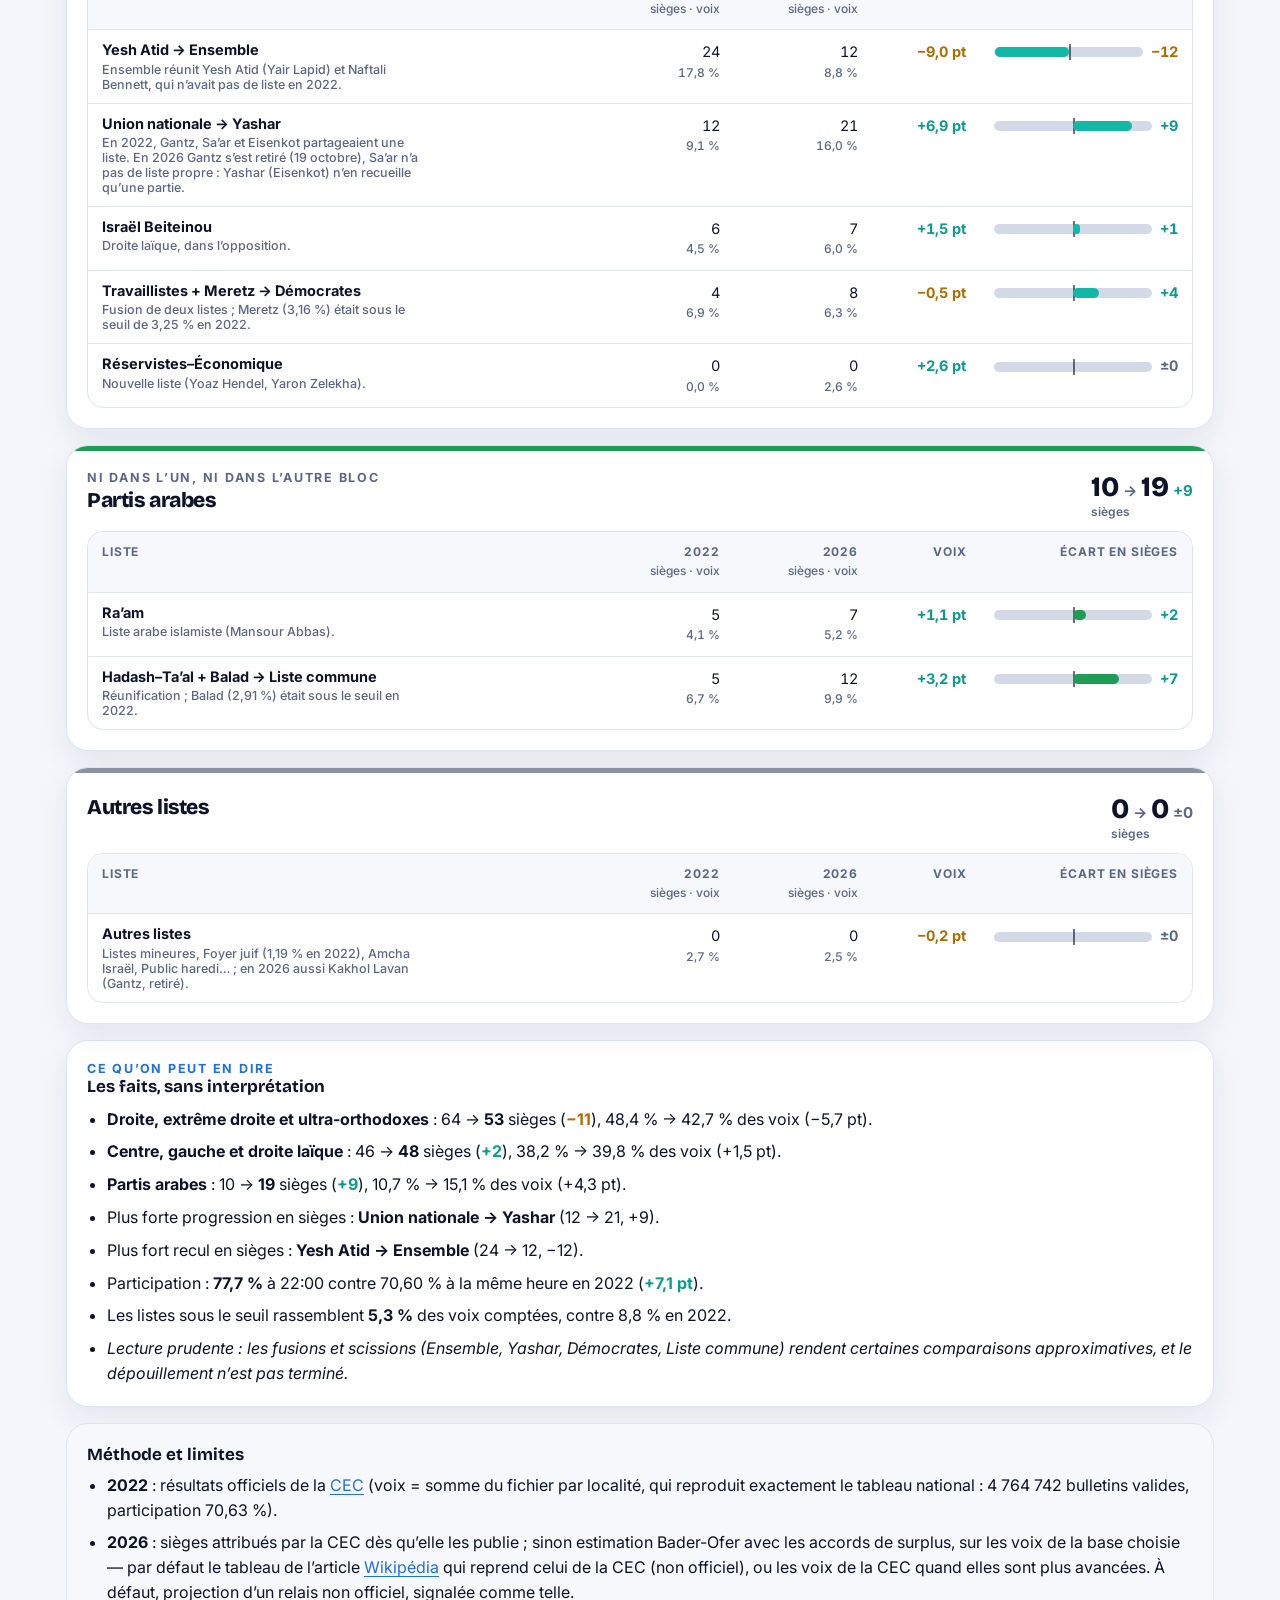
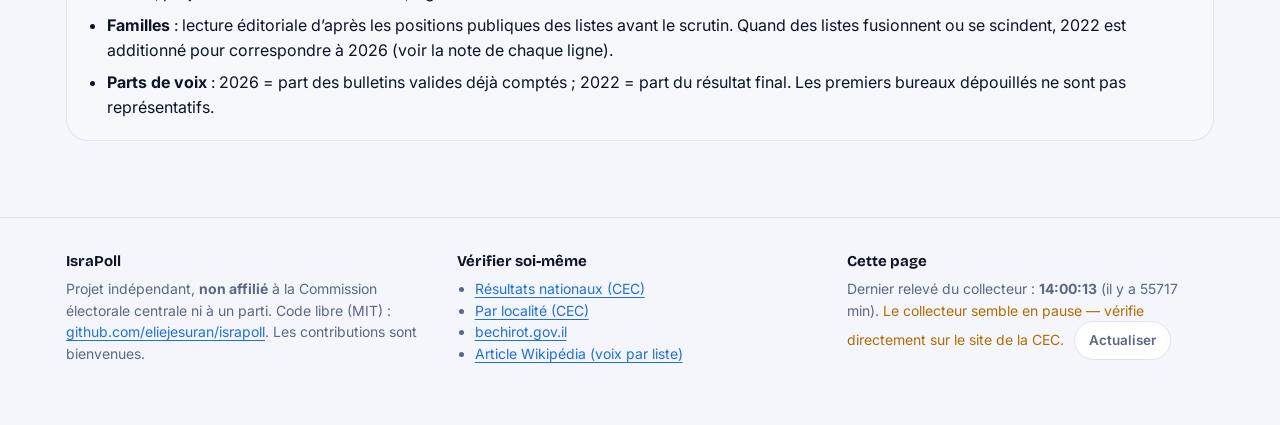
==== commit 71e93a78: "Wikipédia comme jeu de données supplémentaire (comme The Petek), par défaut et citée ; slogan d'accu" ====
--- a/analyse.html
+++ b/analyse.html
@@ -79,7 +79,7 @@
   const hasVotes = !!t && model.lists.length > 0;
   const seats = {};
   Object.entries(model.seats).forEach(([id, n]) => { if (BY_ID[id]) seats[id] = n; });
-  const passed = new Set((model.sources.cec || {}).passed || []);
+  const passed = new Set((model.voteSource || {}).passed || []);
   const wasted = hasVotes ? sum(model.lists.filter(l => !passed.has(l.id)).map(l => l.votes)) : null;
   const data = Compare.build({ r22: RESULTS_2022, votes26: hasVotes ? votes : null, valid26: hasVotes ? t.valid : 0, seats26: seats, hasSeats: model.active.key !== "none", wasted26: wasted });
   _an = { model, data };
@@ -91,7 +91,7 @@
   let html;
   if (a.key === "none") html = `<div class="notice warn"><b>En attente des premiers chiffres de 2026.</b> Seuls les résultats de 2022 sont affichés ; la comparaison se remplira avec le dépouillement.</div>`;
   else if (a.key === "official") html = `<div class="notice"><b>Sièges attribués par la CEC.</b> Les parts de voix 2026 portent sur les bulletins valides publiés ; les chiffres définitifs seront proclamés d’ici le ${FINAL_BY}.</div>`;
-  else html = `<div class="notice warn"><b>Comparaison provisoire.</b> Le dépouillement n’est pas terminé : les urnes restantes peuvent encore déplacer quelques sièges. Les sièges 2026 sont une <b>estimation</b> (${esc(a.label)}) ; les parts de voix portent sur les bulletins valides déjà comptés.${a.key === "press" ? " <b>Source non officielle</b> : les voix par liste ne sont pas disponibles, seuls les sièges sont comparés." : ""}</div>`;
+  else html = `<div class="notice warn"><b>Comparaison provisoire.</b> Le dépouillement n’est pas terminé : les urnes restantes peuvent encore déplacer quelques sièges. Les sièges 2026 sont une <b>estimation</b> (${esc(a.key === "wiki" ? "voix Wikipédia" : a.label)}) ; les parts de voix portent sur les bulletins valides déjà comptés.${a.key === "press" ? " <b>Source non officielle</b> : les voix par liste ne sont pas disponibles, seuls les sièges sont comparés." : ""}${a.key === "wiki" ? " <b>Source non officielle</b> : voix d’après l’article Wikipédia, qui reprend le tableau de la CEC ; les petites listes y sont regroupées." : ""}</div>`;
   $("#anNotice").innerHTML = html;
 }
 
@@ -127,7 +127,7 @@
     <p class="sub" style="margin:2px 0 14px">120 sièges, la barre verticale marque la majorité (61).</p>
     ${bar("2022", x => x.seats22)}${d.hasSeats ? bar("2026", x => x.seats26) : `<div class="cbar"><span class="cl">2026</span><div class="sub" style="margin:0">en attente des chiffres de la CEC</div></div>`}
     <div class="legend" style="margin-top:12px">${[...d.groups.map(g => [g.color, g.name]), ["#8b93a1", "Autres listes"]].map(([c, n]) => `<span style="--sc:${c}">${esc(n)}</span>`).join("")}</div>
-    <div class="src">${srcLine([{ label: RESULTS_2022.source.name, url: RESULTS_2022.source.url }, { label: model.active.label, url: model.active.key === "press" ? PRESS.url : CEC.national }], `<span>Le rattachement des listes à un camp est une lecture éditoriale (voir « Méthode »).</span>`)}</div>`;
+    <div class="src">${srcLine([{ label: RESULTS_2022.source.name, url: RESULTS_2022.source.url }, ...model.active.links], `<span>Le rattachement des listes à un camp est une lecture éditoriale (voir « Méthode »).</span>`)}</div>`;
 }
 
 function renderFamilies() {
@@ -175,7 +175,7 @@
 function renderMethod() {
   $("#method").innerHTML = `<h3>Méthode et limites</h3><ul class="ins" style="margin-top:8px">
     <li><b>2022</b> : résultats officiels de la <a href="${RESULTS_2022.source.url}" rel="noopener" target="_blank">CEC</a> (voix = somme du fichier par localité, qui reproduit exactement le tableau national : 4 764 742 bulletins valides, participation ${pc(TURNOUT_2022, 2)}).</li>
-    <li><b>2026</b> : voix de la CEC dès qu’elles sont disponibles (sièges attribués par la CEC, sinon estimation Bader-Ofer avec les accords de surplus) ; à défaut, projection d’un relais non officiel, signalée comme telle.</li>
+    <li><b>2026</b> : sièges attribués par la CEC dès qu’elle les publie ; sinon estimation Bader-Ofer avec les accords de surplus, sur les voix de la base choisie — par défaut le tableau de l’article <a href="${WIKI.url}" rel="noopener" target="_blank">Wikipédia</a> qui reprend celui de la CEC (non officiel), ou les voix de la CEC quand elles sont plus avancées. À défaut, projection d’un relais non officiel, signalée comme telle.</li>
     <li><b>Familles</b> : lecture éditoriale d’après les positions publiques des listes avant le scrutin. Quand des listes fusionnent ou se scindent, 2022 est additionné pour correspondre à 2026 (voir la note de chaque ligne).</li>
     <li><b>Parts de voix</b> : 2026 = part des bulletins valides déjà comptés ; 2022 = part du résultat final. Les premiers bureaux dépouillés ne sont pas représentatifs.</li></ul>`;
 }
--- a/css/site.css
+++ b/css/site.css
@@ -240,14 +240,6 @@
 .skip:focus{left:10px;top:10px;background:var(--card);padding:8px 12px;z-index:99}
 details summary{cursor:pointer;font-weight:600}
 
-/* ---------- cartes-liens (accueil → pages annexes) ---------- */
-.linkcard{display:block;color:inherit;text-decoration:none;transition:transform .12s,border-color .12s}
-.linkcard:hover{transform:translateY(-2px);border-color:var(--accent)}
-.linkcard:focus-visible{outline:2px solid var(--accent);outline-offset:3px}
-.linkcard h3{font:800 22px var(--font-display);letter-spacing:-.02em;margin:4px 0 6px}
-.linkcard p{margin:0 0 12px;color:var(--muted);font-size:15px}
-.linkcard .go{font-weight:700;color:var(--accent)}
-
 /* ---------- pages annexes ---------- */
 .pagehead{padding:30px 0 0}
 .pagehead h1{font-size:clamp(30px,5vw,50px);margin:8px 0 10px}
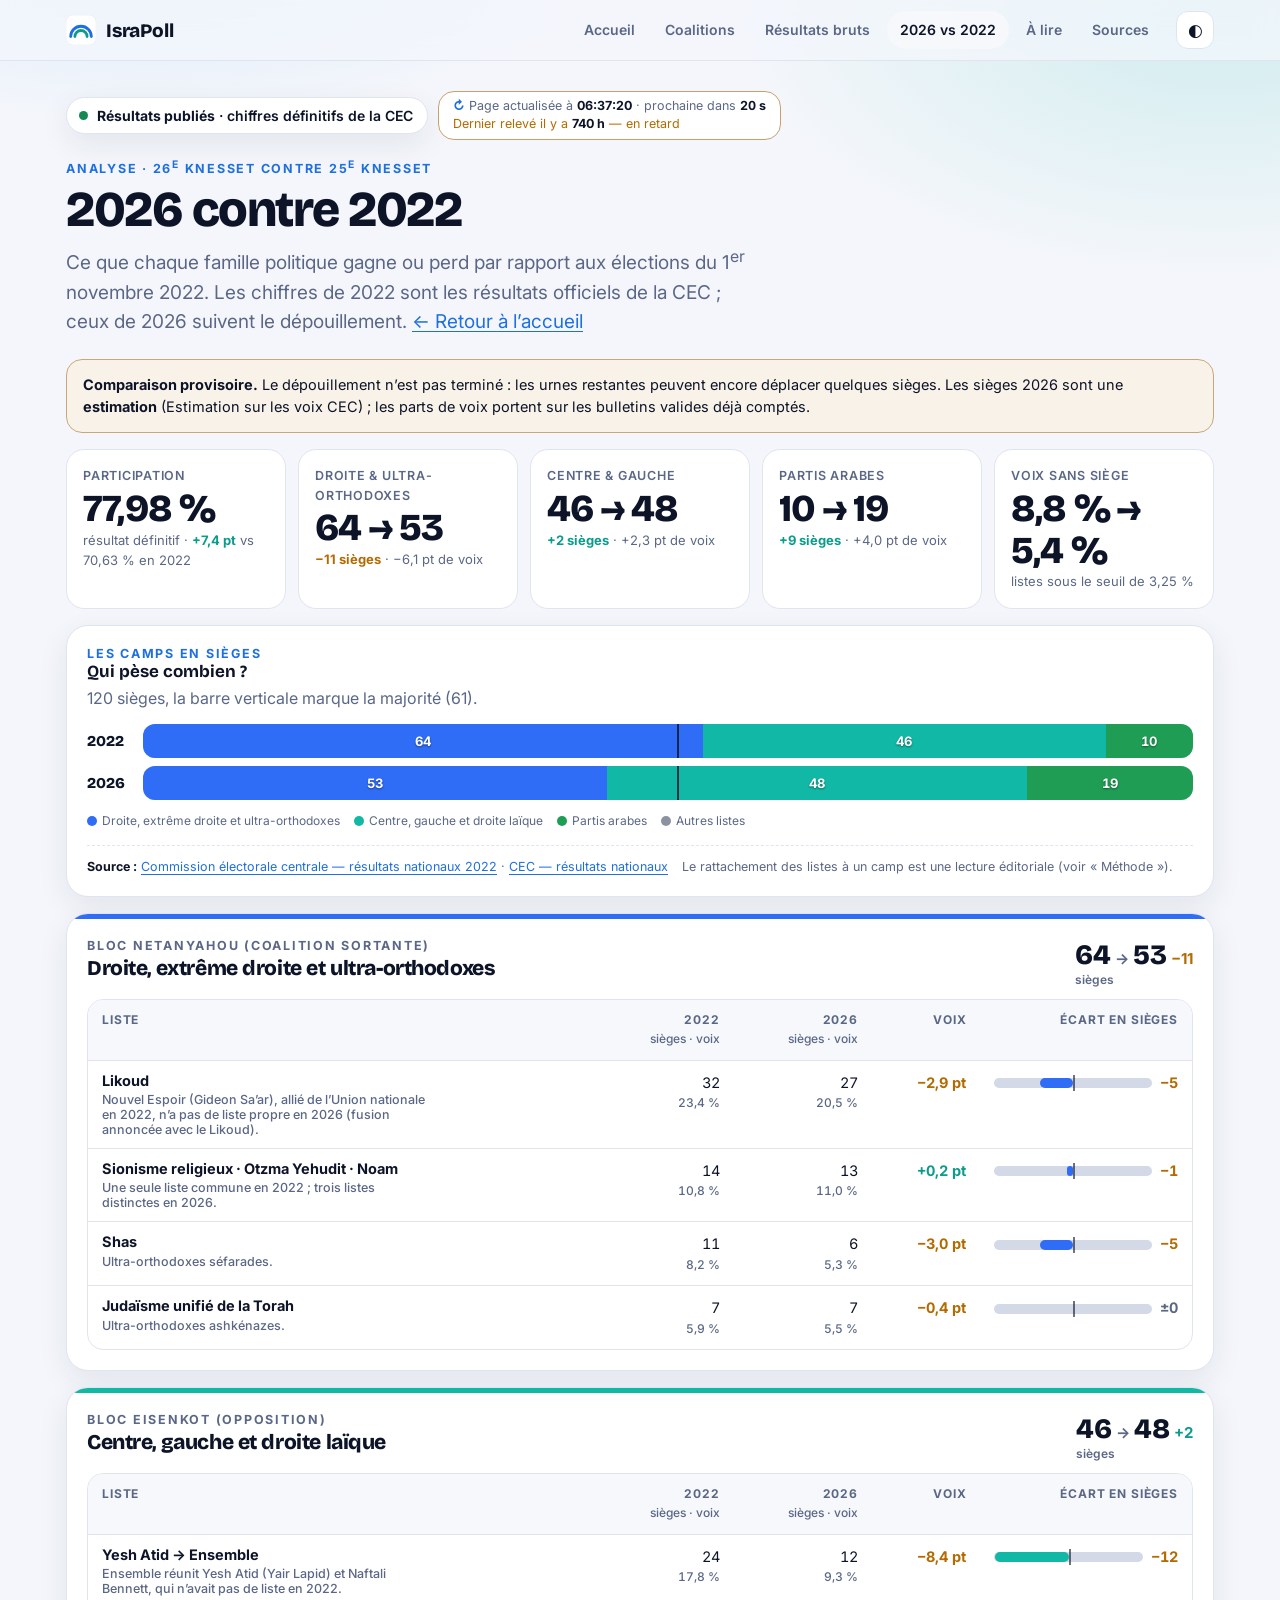
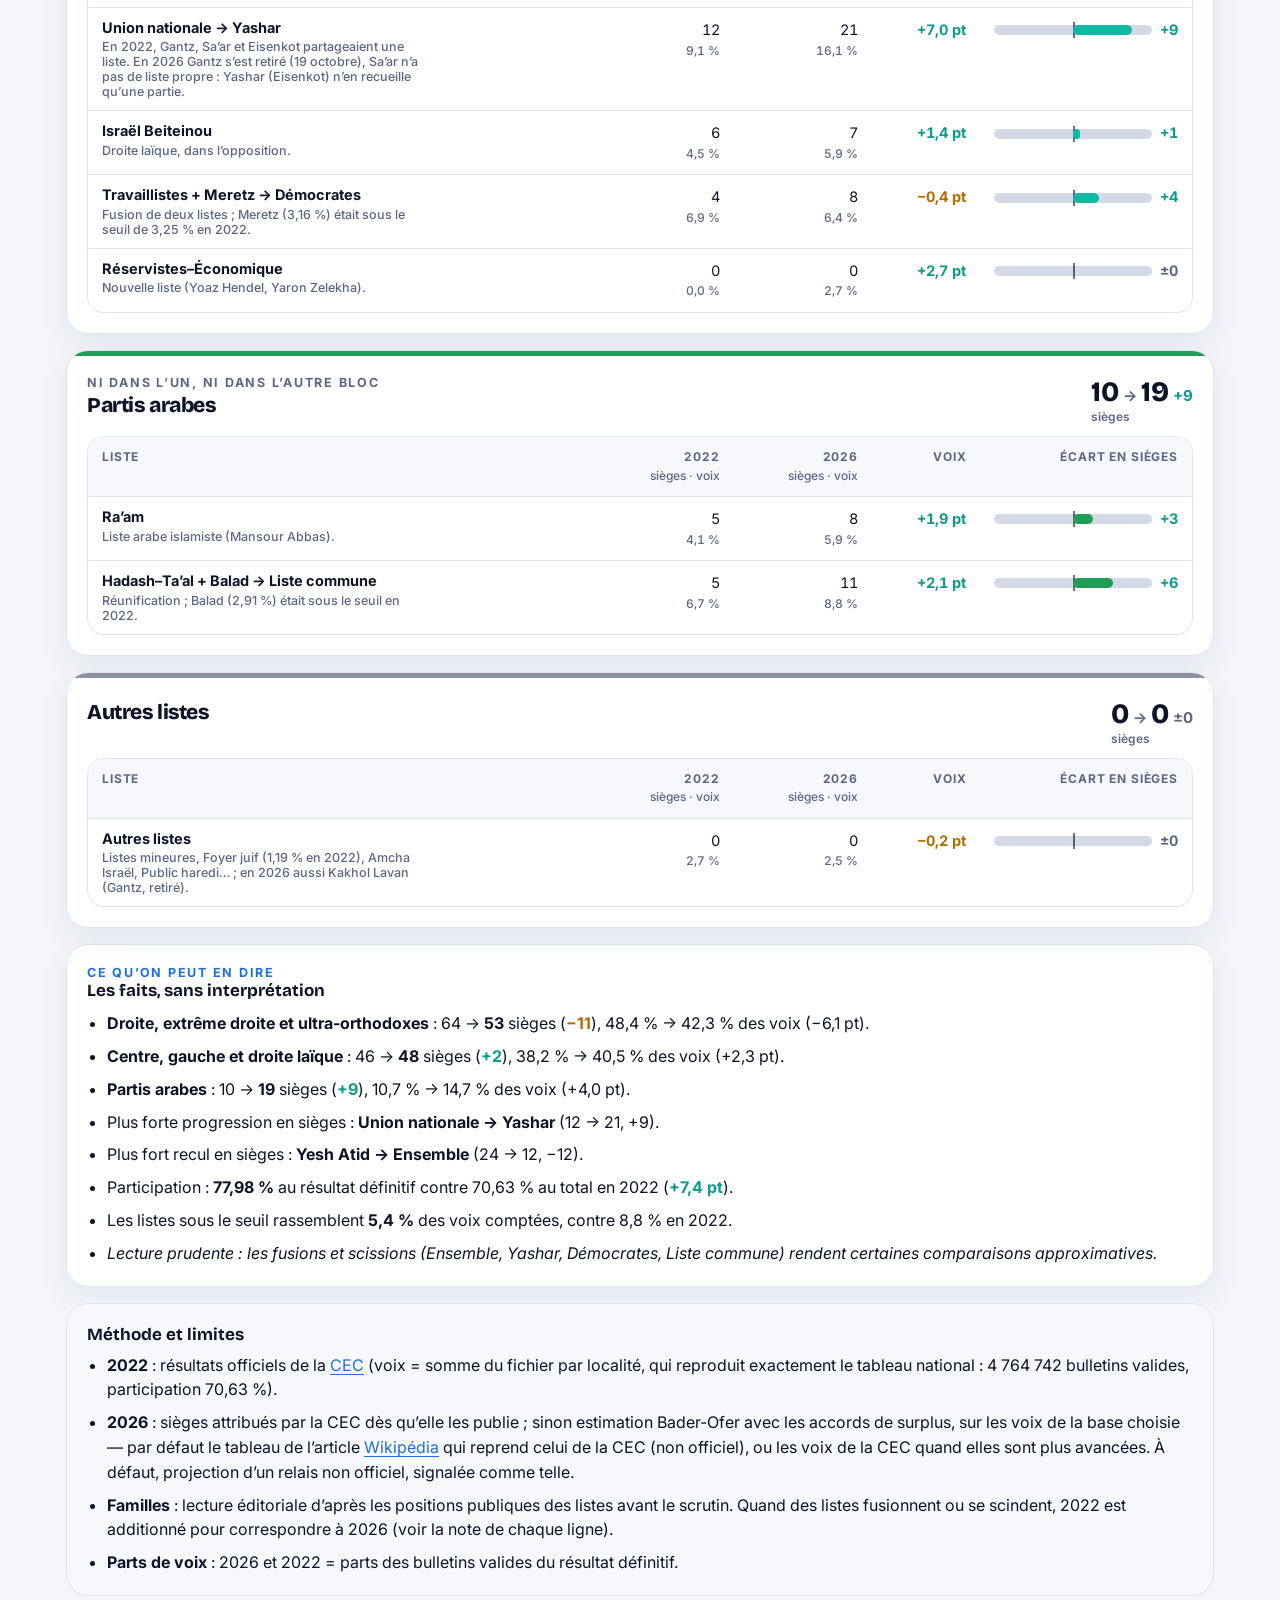
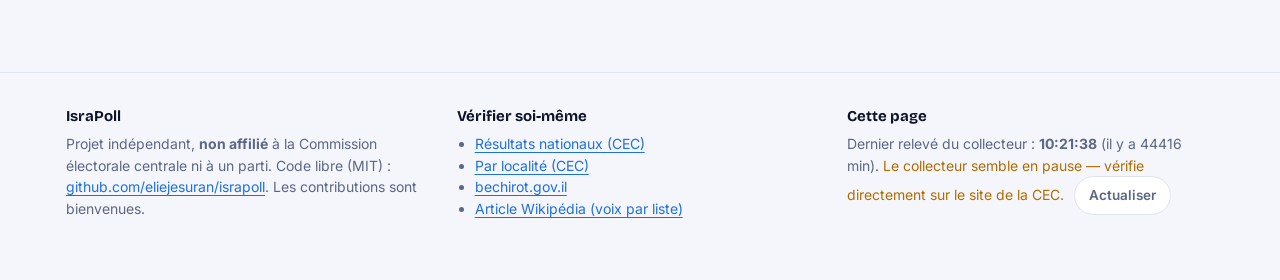
==== commit a8ca84b4: "Sièges attribués par la CEC saisis avec les voix ; participation finale et textes « en cours » corri" ====
--- a/analyse.html
+++ b/analyse.html
@@ -49,7 +49,7 @@
 <script src="js/seats.js"></script>
 <script src="js/data2022.js"></script>
 <script src="js/compare.js"></script>
-<script src="js/common.js"></script>
+<script src="js/common.js?v=20261105"></script>
 <script>
 "use strict";
 /* =====================================================================
@@ -66,6 +66,7 @@
 // pour le relevé de clôture (22:00) — comparer 14:00 en 2026 au total de 2022 serait trompeur.
 function turnoutRef(last) {
   if (!last) return null;
+  if (last.final) return TURNOUT_2022;
   if (last.prev2022 != null) return last.prev2022 / 100;
   return String(last.time) >= "22:00" ? TURNOUT_2022 : null;
 }
@@ -90,6 +91,7 @@
   const a = model.active;
   let html;
   if (a.key === "none") html = `<div class="notice warn"><b>En attente des premiers chiffres de 2026.</b> Seuls les résultats de 2022 sont affichés ; la comparaison se remplira avec le dépouillement.</div>`;
+  else if (a.key === "official" && model.live.status === "final") html = `<div class="notice"><b>Résultats définitifs de la CEC.</b> Sièges attribués par la CEC ; les parts de voix 2026 portent sur l’ensemble des bulletins valides.</div>`;
   else if (a.key === "official") html = `<div class="notice"><b>Sièges attribués par la CEC.</b> Les parts de voix 2026 portent sur les bulletins valides publiés ; les chiffres définitifs seront proclamés d’ici le ${FINAL_BY}.</div>`;
   else html = `<div class="notice warn"><b>Comparaison provisoire.</b> Le dépouillement n’est pas terminé : les urnes restantes peuvent encore déplacer quelques sièges. Les sièges 2026 sont une <b>estimation</b> (${esc(a.key === "wiki" ? "voix Wikipédia" : a.label)}) ; les parts de voix portent sur les bulletins valides déjà comptés.${a.key === "press" ? " <b>Source non officielle</b> : les voix par liste ne sont pas disponibles, seuls les sièges sont comparés." : ""}${a.key === "wiki" ? " <b>Source non officielle</b> : voix d’après l’article Wikipédia, qui reprend le tableau de la CEC ; les petites listes y sont regroupées." : ""}</div>`;
   $("#anNotice").innerHTML = html;
@@ -98,7 +100,7 @@
 function renderAnKpis() {
   const d = analysis();
   const g = Object.fromEntries(d.groups.map(x => [x.id, x]));
-  const t = model.manual.turnout || [], last = t[t.length - 1], ref = turnoutRef(last);
+  const t = turnoutRows(), last = t[t.length - 1], ref = turnoutRef(last);
   const card = (k, v, s) => `<div class="stat"><div class="k">${k}</div><div class="v num">${v}</div><div class="s">${s}</div></div>`;
   const camp = (id, label) => {
     const x = g[id].tot;
@@ -106,8 +108,8 @@
   };
   $("#anKpis").innerHTML = [
     card("Participation", last ? `${String(last.pct).replace(".", ",")} %` : "—", !last ? `${pc(TURNOUT_2022, 2)} au total en 2022`
-      : ref == null ? `à ${esc(last.time)} · pas de relevé 2022 à la même heure`
-      : `à ${esc(last.time)} · <span class="delta ${dcls(last.pct / 100 - ref)}">${signedPts(last.pct / 100 - ref)}</span> vs ${pc(ref, 2)} en 2022`),
+      : ref == null ? `${turnoutWhen(last)} · pas de relevé 2022 à la même heure`
+      : `${turnoutWhen(last)} · <span class="delta ${dcls(last.pct / 100 - ref)}">${signedPts(last.pct / 100 - ref)}</span> vs ${pc(ref, 2)} en 2022`),
     camp("netanyahu", "Droite & ultra-orthodoxes"),
     camp("eisenkot", "Centre & gauche"),
     camp("arab", "Partis arabes"),
@@ -164,11 +166,11 @@
   const up = [...rows].sort((a, b) => b.dSeats - a.dSeats)[0], down = [...rows].sort((a, b) => a.dSeats - b.dSeats)[0];
   if (up && up.dSeats > 0) L.push(`Plus forte progression en sièges : <b>${esc(up.name)}</b> (${up.seats22} → ${up.seats26}, ${signed(up.dSeats)}).`);
   if (down && down.dSeats < 0) L.push(`Plus fort recul en sièges : <b>${esc(down.name)}</b> (${down.seats22} → ${down.seats26}, ${signed(down.dSeats)}).`);
-  const t = model.manual.turnout || [], last = t[t.length - 1];
+  const t = turnoutRows(), last = t[t.length - 1];
   const ref = turnoutRef(last);
-  if (last && ref != null) L.push(`Participation : <b>${String(last.pct).replace(".", ",")} %</b> à ${esc(last.time)} contre ${pc(ref, 2)} ${last.prev2022 != null ? "à la même heure" : "au total"} en 2022 (<span class="delta ${dcls(last.pct / 100 - ref)}">${signedPts(last.pct / 100 - ref)}</span>).`);
+  if (last && ref != null) L.push(`Participation : <b>${String(last.pct).replace(".", ",")} %</b> ${last.final ? "au résultat définitif" : "à " + esc(last.time)} contre ${pc(ref, 2)} ${last.prev2022 != null ? "à la même heure" : "au total"} en 2022 (<span class="delta ${dcls(last.pct / 100 - ref)}">${signedPts(last.pct / 100 - ref)}</span>).`);
   if (d.wasted26 != null) L.push(`Les listes sous le seuil rassemblent <b>${pc(d.wasted26, 1)}</b> des voix comptées, contre ${pc(d.wasted22, 1)} en 2022.`);
-  L.push(`<i>Lecture prudente : les fusions et scissions (Ensemble, Yashar, Démocrates, Liste commune) rendent certaines comparaisons approximatives, et le dépouillement n’est pas terminé.</i>`);
+  L.push(`<i>Lecture prudente : les fusions et scissions (Ensemble, Yashar, Démocrates, Liste commune) rendent certaines comparaisons approximatives${model.live.status === "final" ? "" : ", et le dépouillement n’est pas terminé"}.</i>`);
   $("#insights").innerHTML = `<div class="eyebrow">Ce qu’on peut en dire</div><h3 id="h-ins">Les faits, sans interprétation</h3><ul class="ins">${L.map(l => `<li>${l}</li>`).join("")}</ul>`;
 }
 
@@ -177,7 +179,7 @@
     <li><b>2022</b> : résultats officiels de la <a href="${RESULTS_2022.source.url}" rel="noopener" target="_blank">CEC</a> (voix = somme du fichier par localité, qui reproduit exactement le tableau national : 4 764 742 bulletins valides, participation ${pc(TURNOUT_2022, 2)}).</li>
     <li><b>2026</b> : sièges attribués par la CEC dès qu’elle les publie ; sinon estimation Bader-Ofer avec les accords de surplus, sur les voix de la base choisie — par défaut le tableau de l’article <a href="${WIKI.url}" rel="noopener" target="_blank">Wikipédia</a> qui reprend celui de la CEC (non officiel), ou les voix de la CEC quand elles sont plus avancées. À défaut, projection d’un relais non officiel, signalée comme telle.</li>
     <li><b>Familles</b> : lecture éditoriale d’après les positions publiques des listes avant le scrutin. Quand des listes fusionnent ou se scindent, 2022 est additionné pour correspondre à 2026 (voir la note de chaque ligne).</li>
-    <li><b>Parts de voix</b> : 2026 = part des bulletins valides déjà comptés ; 2022 = part du résultat final. Les premiers bureaux dépouillés ne sont pas représentatifs.</li></ul>`;
+    <li><b>Parts de voix</b> : ${model.live.status === "final" ? "2026 et 2022 = parts des bulletins valides du résultat définitif." : "2026 = part des bulletins valides déjà comptés ; 2022 = part du résultat final. Les premiers bureaux dépouillés ne sont pas représentatifs."}</li></ul>`;
 }
 
 App.start({
